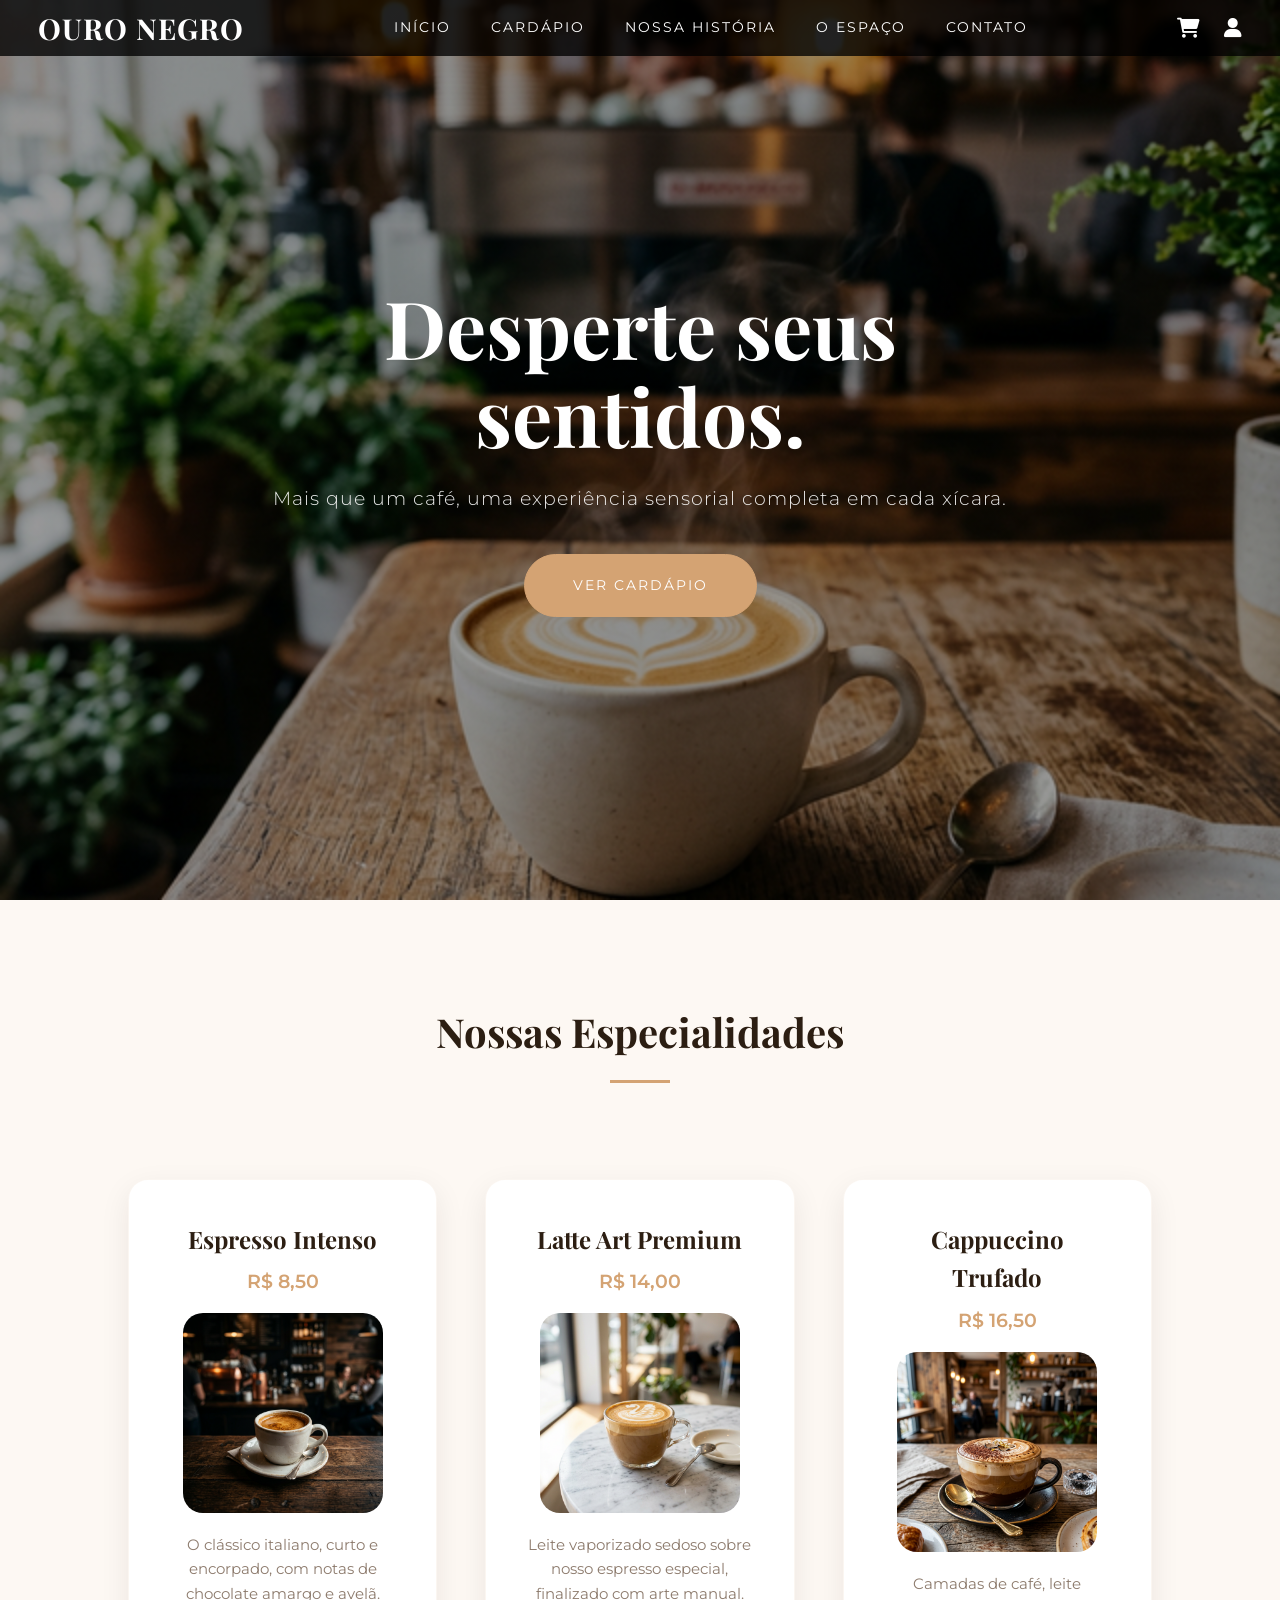
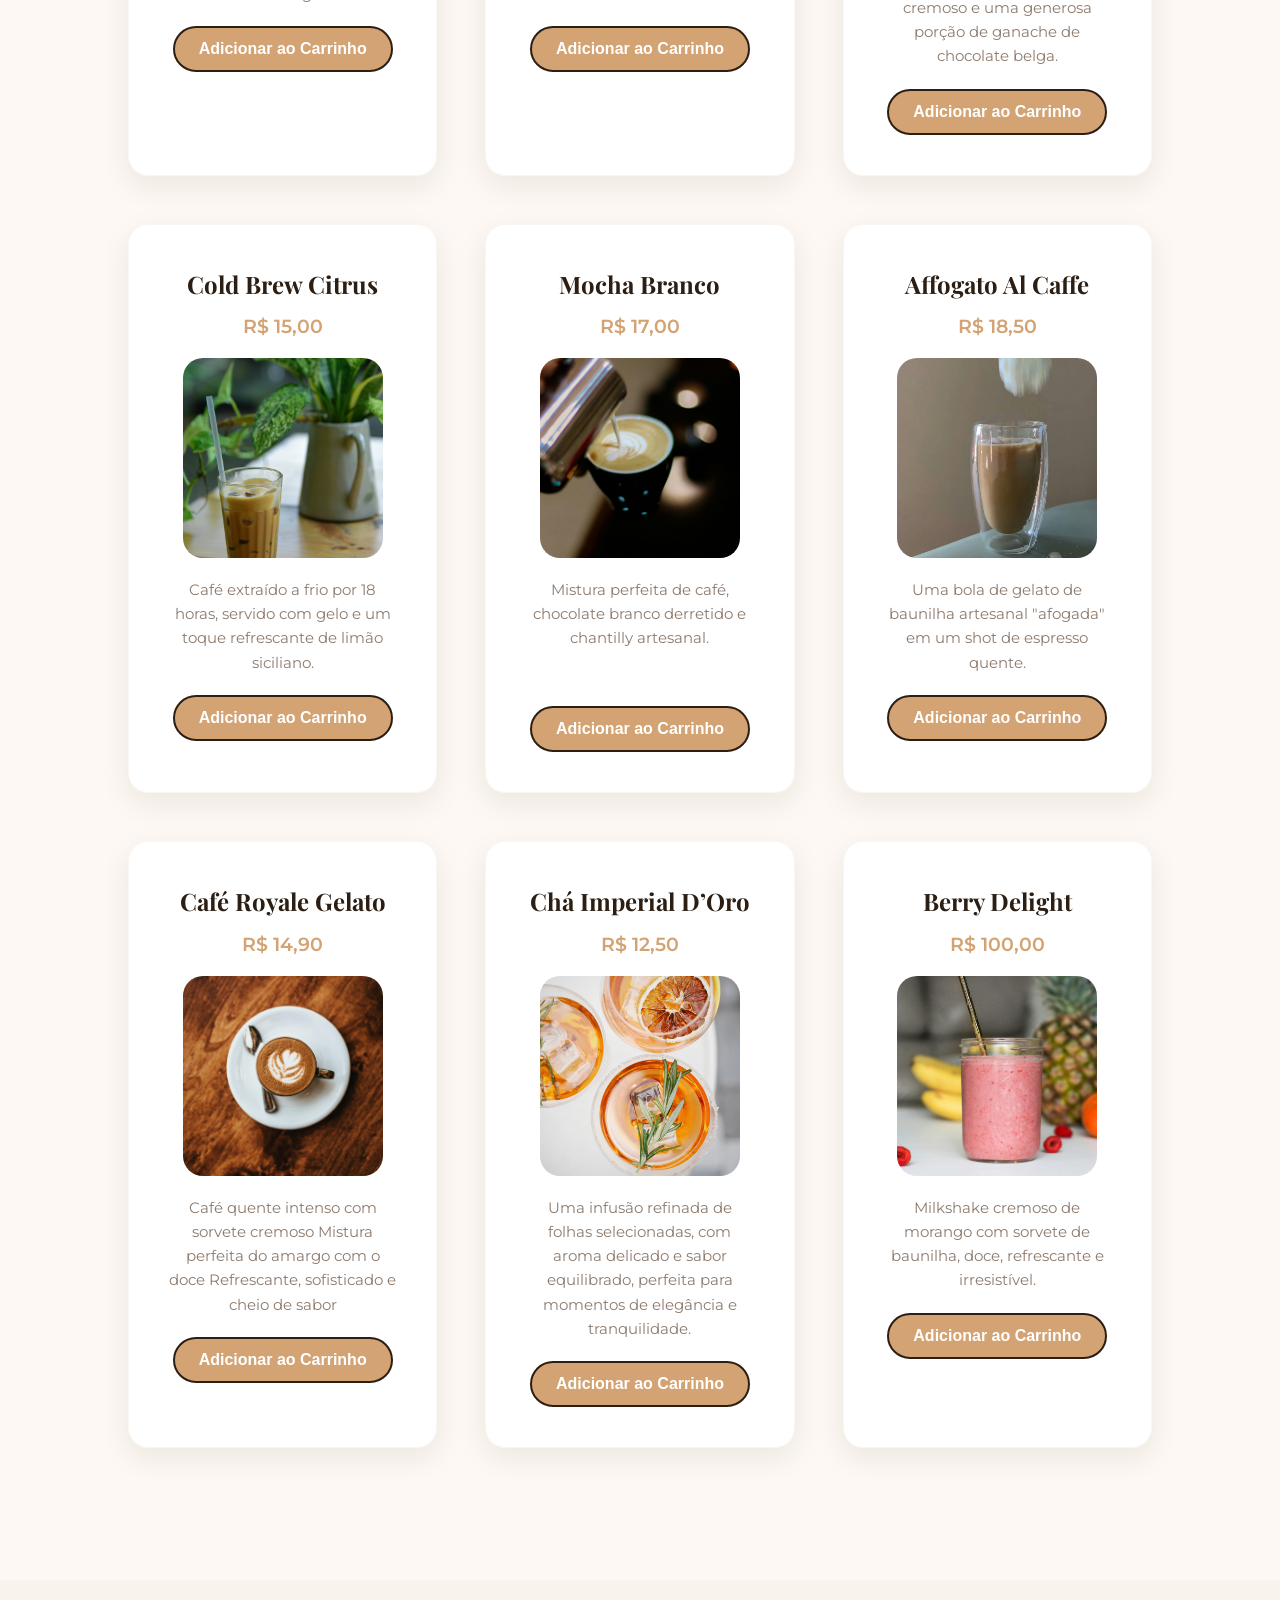
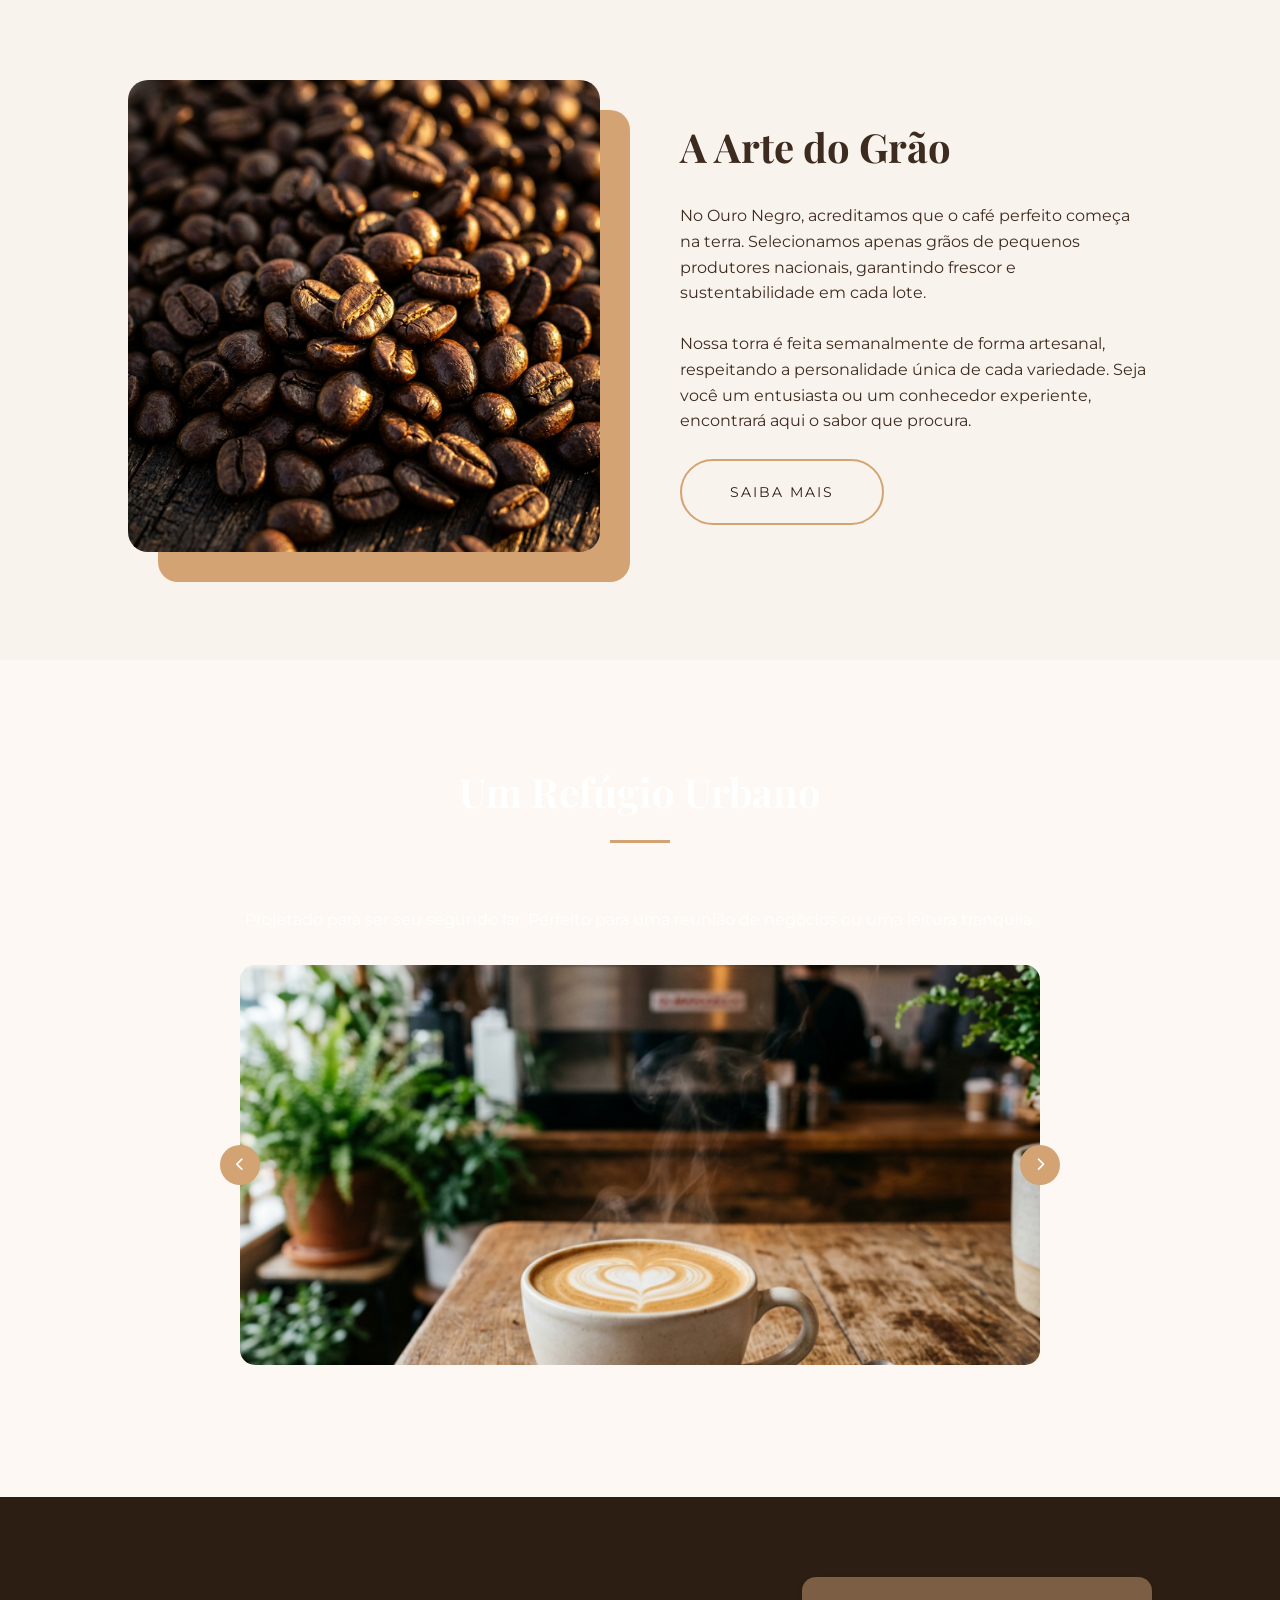
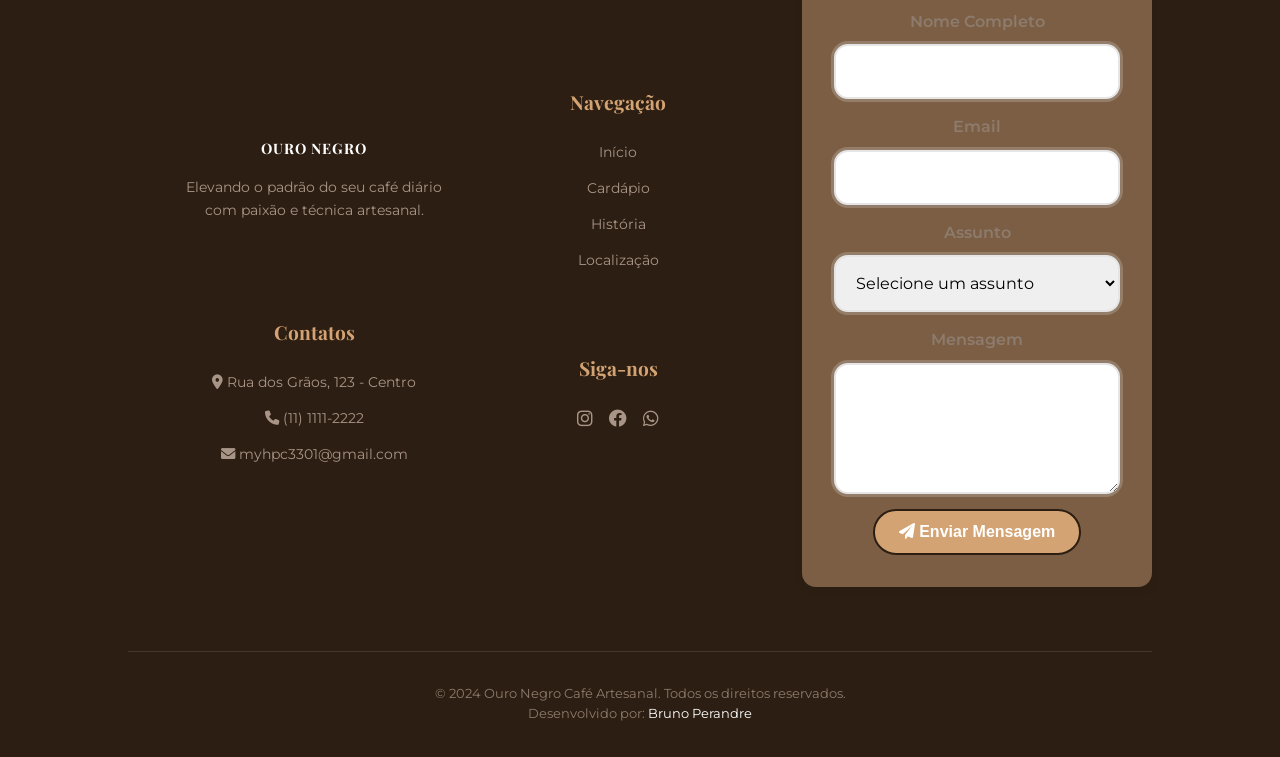
==== index.html @ b73dcc99 "feat: ranking multiplayer com fallback e correcao de login google" ====
<!doctype html>
<html lang="pt-br">
  <head>
    <meta charset="UTF-8" />
    <meta name="viewport" content="width=device-width, initial-scale=1.0" />
    <title>Ouro Negro | Café Artesanal & Gourmet</title>
    <meta
      name="description"
      content="Experimente o melhor café artesanal da cidade. Grãos selecionados, ambiente acolhedor e processos gourmet."
    />
    <link rel="stylesheet" href="style.css?v=2" />
    <link
      rel="icon"
      href="./logo.png"
      type="image/png"
      style="width: 2000px; height: 2000px"
    />
    <!-- Font Awesome for icons -->

    <link
      rel="stylesheet"
      href="https://cdnjs.cloudflare.com/ajax/libs/font-awesome/6.0.0/css/all.min.css"
    />
    <script src="https://accounts.google.com/gsi/client" async defer></script>
  </head>

  <body>
    <!-- Navigation -->
    <nav id="navbar">
      <a href="#" class="brand">OURO NEGRO</a>
      <div class="nav-links">
        <a href="#home">Início</a>
        <a href="#menu">Cardápio</a>
        <a href="#about">Nossa História</a>
        <a href="#interior">O Espaço</a>
        <a href="#contact">Contato</a>
      </div>

      <div class="nav-actions">
        <a href="javascript:void(0)" class="cart-link" id="cart-btn">
          <i class="fas fa-shopping-cart"></i>
          <span class="cart-count" id="cart-count">0</span>
        </a>
        <a href="javascript:void(0)" class="auth-link" id="auth-btn">
          <i class="fas fa-user"></i>
        </a>
        <div id="user-profile" class="user-profile" style="display: none">
          <div class="user-rank-badge" id="user-tier">Bronze</div>
          <div class="points-badge">
            <i class="fas fa-coffee"></i>
            <span id="user-points">0</span> pts
          </div>
          <img
            src=""
            id="user-pic"
            alt="User"
            class="user-avatar"
            id="profile-trigger"
          />
          <span id="user-name" class="user-name"></span>
          <button id="logout-btn" class="logout-icon">
            <i class="fas fa-sign-out-alt"></i>
          </button>
        </div>
      </div>

      <div class="mobile-menu-icon" style="display: none">
        <i class="fas fa-bars"></i>
      </div>
    </nav>

    <!-- Hero Section -->
    <header class="hero" id="home">
      <div class="hero-content">
        <h1>Desperte seus sentidos.</h1>
        <p>
          Mais que um café, uma experiência sensorial completa em cada xícara.
        </p>
        <a href="#menu" class="cta-button">Ver Cardápio</a>
      </div>
    </header>
    <!-- Menu Section -->
    <section id="menu">
      <div class="section-title">
        <h2>Nossas Especialidades</h2>
        <div class="divider"></div>
      </div>
      <div class="menu-grid">
        <div class="menu-item">
          <h3>Espresso Intenso</h3>
          <span class="price">R$ 8,50</span>
          <img src="./espresso.png" alt="Espresso Intenso" class="img" />
          <p>
            O clássico italiano, curto e encorpado, com notas de chocolate
            amargo e avelã.
          </p>
          <button
            class="btn add-to-cart"
            data-name="Espresso Intenso"
            data-price="8.50"
          >
            Adicionar ao Carrinho
          </button>
        </div>
        <div class="menu-item">
          <h3>Latte Art Premium</h3>
          <span class="price">R$ 14,00</span>
          <img src="./latte.png" alt="Latte Art Premium" class="img" />
          <p>
            Leite vaporizado sedoso sobre nosso espresso especial, finalizado
            com arte manual.
          </p>
          <button
            class="btn add-to-cart"
            data-name="Latte Art Premium"
            data-price="14.00"
          >
            Adicionar ao Carrinho
          </button>
        </div>
        <div class="menu-item">
          <h3>Cappuccino Trufado</h3>
          <span class="price">R$ 16,50</span>
          <img src="./cappuccino.png" alt="Cappuccino Trufado" class="img" />
          <p>
            Camadas de café, leite cremoso e uma generosa porção de ganache de
            chocolate belga.
          </p>
          <button
            class="btn add-to-cart"
            data-name="Cappuccino Trufado"
            data-price="16.50"
          >
            Adicionar ao Carrinho
          </button>
        </div>
        <div class="menu-item">
          <h3>Cold Brew Citrus</h3>
          <span class="price">R$ 15,00</span>
          <img
            src="./Cold-Brew-Citrus.png"
            alt="Cold Brew Citrus"
            class="img"
          />
          <p>
            Café extraído a frio por 18 horas, servido com gelo e um toque
            refrescante de limão siciliano.
          </p>
          <button
            class="btn add-to-cart"
            data-name="Cold Brew Citrus"
            data-price="15.00"
          >
            Adicionar ao Carrinho
          </button>
        </div>
        <div class="menu-item">
          <h3>Mocha Branco</h3>
          <span class="price">R$ 17,00</span>
          <img src="./macha.png" alt="Mocha Branco" class="img" />
          <p>
            Mistura perfeita de café, chocolate branco derretido e chantilly
            artesanal.
          </p>
          <br />
          <button
            class="btn add-to-cart"
            data-name="Mocha Branco"
            data-price="17.00"
          >
            Adicionar ao Carrinho
          </button>
        </div>
        <div class="menu-item">
          <h3>Affogato Al Caffe</h3>
          <span class="price">R$ 18,50</span>
          <img src="./affoga.png" alt="Affogato Al Caffe" class="img" />
          <p>
            Uma bola de gelato de baunilha artesanal "afogada" em um shot de
            espresso quente.
          </p>
          <button
            class="btn add-to-cart"
            data-name="Affogato Al Caffe"
            data-price="18.50"
          >
            Adicionar ao Carrinho
          </button>
        </div>
        <div class="menu-item">
          <h3>Café Royale Gelato</h3>
          <span class="price">R$ 14,90</span>
          <img src="./cafe_desenho.png" alt="Lee da Cu" class="img" />
          <p>
            Café quente intenso com sorvete cremoso Mistura perfeita do amargo
            com o doce Refrescante, sofisticado e cheio de sabor
          </p>
          <button
            class="btn add-to-cart"
            data-name="Café Royale Gelato"
            data-price="14.90"
          >
            Adicionar ao Carrinho
          </button>
        </div>
        <div class="menu-item">
          <h3>Chá Imperial D’Oro</h3>
          <span class="price">R$ 12,50</span>
          <img src="./royal.png" alt="Chá Imperial D’Oro" class="img" />
          <p>
            Uma infusão refinada de folhas selecionadas, com aroma delicado e
            sabor equilibrado, perfeita para momentos de elegância e
            tranquilidade.
          </p>
          <button
            class="btn add-to-cart"
            data-name="Chá Imperial D’Oro"
            data-price="12.50"
          >
            Adicionar ao Carrinho
          </button>
        </div>
        <div class="menu-item">
          <h3>Berry Delight</h3>
          <span class="price">R$ 100,00</span>
          <img src="./milkShakerMorango.png" alt="Berry Delight" class="img" />
          <p>
            Milkshake cremoso de morango com sorvete de baunilha, doce,
            refrescante e irresistível.
          </p>
          <button
            class="btn add-to-cart"
            data-name="Berry Delight"
            data-price="100.00"
          >
            Adicionar ao Carrinho
          </button>
        </div>
      </div>
    </section>

    <!-- About Section -->
    <section id="about" class="about">
      <div class="about-img">
        <img src="beans.png" alt="Grãos de café selecionados" />
      </div>
      <div class="about-content">
        <h2>A Arte do Grão</h2>
        <p>
          No Ouro Negro, acreditamos que o café perfeito começa na terra.
          Selecionamos apenas grãos de pequenos produtores nacionais, garantindo
          frescor e sustentabilidade em cada lote.
        </p>
        <br />
        <p>
          Nossa torra é feita semanalmente de forma artesanal, respeitando a
          personalidade única de cada variedade. Seja você um entusiasta ou um
          conhecedor experiente, encontrará aqui o sabor que procura.
        </p>
        <br />
        <a
          href="#"
          class="cta-button"
          style="
            background: transparent;
            color: var(--primary);
            border: 2px solid var(--accent);
          "
          >Saiba Mais</a
        >
      </div>
    </section>

    <!-- Interior Section -->
    <section id="interior" class="interior">
      <div class="section-title">
        <h2>Um Refúgio Urbano</h2>
        <div class="divider"></div>
      </div>
      <p>
        Projetado para ser seu segundo lar. Perfeito para uma reunião de
        negócios ou uma leitura tranquila.
      </p>
      <div class="carousel-container">
        <!-- Botão Voltar -->
        <button class="carousel-btn prev-btn" onclick="moveCarousel(-1)">
          <i class="fas fa-chevron-left"></i>
        </button>

        <!-- Área visível do carrossel -->
        <div class="carousel-wrapper">
          <div class="carousel-track" id="carousel-track">
            <!-- Itens do Carrossel (Pode ser imagem, texto, divs...) -->
            <div class="carousel-item">
              <img src="hero.png" alt="Imagem 1" />
            </div>
            <div class="carousel-item">
              <img src="space.png" alt="Imagem 2" />
            </div>
            <div class="carousel-item">
              <img src="beans.png" alt="Imagem 3" />
            </div>
            <div class="carousel-item">
              <img src="space2.png" alt="Imagem 4" />
            </div>
          </div>
        </div>

        <!-- Botão Avançar -->
        <button class="carousel-btn next-btn" onclick="moveCarousel(1)">
          <i class="fas fa-chevron-right"></i>
        </button>
      </div>
    </section>

    <!-- Footer -->
    <footer id="contact">
      <div class="footer-container">
        <div class="footer-info-section">
          <div class="footer-grid">
            <div class="footer-col">
              <a
                href="#"
                class="brand"
                style="color: var(--white); margin-bottom: 1rem; display: block"
                >OURO NEGRO</a
              >
              <p>
                Elevando o padrão do seu café diário com paixão e técnica
                artesanal.
              </p>
            </div>
            <div class="footer-col">
              <h4>Navegação</h4>
              <a href="#home">Início</a>
              <a href="#menu">Cardápio</a>
              <a href="#about">História</a>
              <a href="#contact">Localização</a>
            </div>
            <div class="footer-col">
              <h4>Contatos</h4>
              <p>
                <i class="fas fa-map-marker-alt"></i> Rua dos Grãos, 123 -
                Centro
              </p>
              <p><i class="fas fa-phone"></i> (11) 1111-2222</p>
              <p><i class="fas fa-envelope"></i> myhpc3301@gmail.com</p>
            </div>
            <div class="footer-col">
              <h4>Siga-nos</h4>
              <div style="display: flex; gap: 1rem; justify-content: center">
                <a href="https://www.instagram.com/brunoperandrenuness/"
                  ><i class="fab fa-instagram fa-lg"></i
                ></a>
                <a href="#"><i class="fab fa-facebook fa-lg"></i></a>
                <a
                  href="https://api.whatsapp.com/send?phone=5544997368129&text=Olá! Gostaria de conversar com um atendente da cafeteria. Aqui você pode solicitar café quente de forma rápida e fácil, sem sair de casa. Caso prefira, também pode ir até nosso local e fazer o pedido pessoalmente."
                  ><i class="fab fa-whatsapp fa-lg"></i
                ></a>
              </div>
            </div>
          </div>
        </div>

        <div class="footer-form-section">
          <div class="contact">
            <form
              action="https://formsubmit.co/myhpc3301@gmail.com"
              method="POST"
              class="contato-form"
              id="contato-form"
            >
              <div class="form-group" bis_skin_checked="1">
                <label for="nome">Nome Completo</label>
                <input type="text" id="nome" name="nome" required="" />
              </div>

              <div class="form-group" bis_skin_checked="1">
                <label for="email">Email</label>
                <input type="email" id="email" name="email" required="" />
              </div>

              <div class="form-group" bis_skin_checked="1">
                <label for="assunto">Assunto</label>
                <select id="assunto" name="assunto" required="">
                  <option value="">Selecione um assunto</option>
                  <option value="duvidas">Dúvidas sobre produtos</option>
                  <option value="pedidos">Pedidos e entregas</option>
                  <option value="sugestoes">Sugestões</option>
                  <option value="outros">Outros</option>
                </select>
              </div>

              <div class="form-group" bis_skin_checked="1">
                <label for="mensagem">Mensagem</label>
                <textarea
                  id="mensagem"
                  name="mensagem"
                  rows="5"
                  required=""
                ></textarea>
              </div>

              <button type="submit" class="btn btn-primary">
                <i class="fas fa-paper-plane"></i>
                Enviar Mensagem
              </button>
            </form>
          </div>
        </div>
      </div>

      <div class="footer-bottom">
        <p>
          &copy; 2024 Ouro Negro Café Artesanal. Todos os direitos reservados.
        </p>
        <p>
          Desenvolvido por:
          <a
            href="https://www.instagram.com/brunoperandrenuness/"
            style="text-decoration: none; color: white"
          >
            Bruno Perandre
          </a>
        </p>
      </div>
    </footer>

    <!-- Cart Modal -->
    <div class="cart-modal" id="cart-modal">
      <div class="cart-content">
        <span class="close-cart" id="close-cart">&times;</span>
        <h2>Seu Carrinho</h2>
        <div class="divider" style="margin: 1rem 0"></div>
        <div class="cart-items-container" id="cart-items">
          <!-- Items will be injected here -->
          <p class="empty-cart-msg">O carrinho está vazio.</p>
        </div>
        <div class="cart-total">
          <span>Total:</span>
          <span id="cart-total-value">R$ 0,00</span>
        </div>
        <button
          class="checkout-btn"
          id="standard-checkout"
          style="margin-top: 2rem"
        >
          Finalizar Pedido
        </button>
      </div>
    </div>

    <!-- Auth Modal -->
    <div class="auth-modal" id="auth-modal">
      <div class="auth-content">
        <span class="close-auth" id="close-auth">&times;</span>
        <div class="auth-box" id="login-box">
          <h2>Bem-vindo de volta</h2>
          <p>Entre para acompanhar seus pedidos e ganhar pontos.</p>
          <form id="login-form">
            <div class="input-group">
              <label>Email</label>
              <input type="email" placeholder="seu@email.com" required />
            </div>
            <div class="input-group">
              <label>Senha</label>
              <input type="password" placeholder="••••••••" required />
            </div>
            <button type="submit" class="auth-submit">Entrar</button>
          </form>

          <div class="auth-divider">
            <span>ou entre com</span>
          </div>

          <div
            id="g_id_onload"
            data-client_id="26159719847-pbm48bkdvn0kdojt74if1dh2s2bmnhi2.apps.googleusercontent.com"
            data-context="signin"
            data-ux_mode="popup"
            data-callback="handleCredentialResponse"
            data-auto_prompt="false"
            data-auto_select="false"
            data-itp_support="true"
            data-use_fedcm_for_prompt="false"
          ></div>
          <div
            class="g_id_signin"
            data-type="standard"
            data-shape="pill"
            data-theme="outline"
            data-text="signin_with"
            data-size="large"
            data-logo_alignment="left"
          ></div>

          <p class="auth-switch">
            Não tem uma conta?
            <a href="javascript:void(0)" id="show-register">Criar conta</a>
          </p>
        </div>

        <div class="auth-box" id="register-box" style="display: none">
          <h2>Criar Conta</h2>
          <p>Junte-se ao nosso clube de amantes de café.</p>
          <form id="register-form">
            <div class="input-group">
              <label>Nome Completo</label>
              <input type="text" placeholder="Seu Nome" required />
            </div>
            <div class="input-group">
              <label>Email</label>
              <input type="email" placeholder="seu@email.com" required />
            </div>
            <div class="input-group">
              <label>Senha</label>
              <input type="password" placeholder="••••••••" required />
            </div>
            <button type="submit" class="auth-submit">Criar Conta</button>
          </form>
          <p class="auth-switch">
            Já tem uma conta?
            <a href="javascript:void(0)" id="show-login">Fazer Login</a>
          </p>
        </div>
        <div class="auth-box" id="dashboard-box" style="display: none">
          <div class="dash-tabs">
            <button class="tab-btn active" data-tab="tab-perfil">Perfil</button>
            <button class="tab-btn" data-tab="tab-missoes">Missões</button>
            <button class="tab-btn" data-tab="tab-ranking">Ranking</button>
          </div>

          <!-- Tab Perfil -->
          <div class="tab-content active" id="tab-perfil">
            <div class="loyalty-card">
              <div class="card-info">
                <span>Seu Saldo:</span>
                <h3 id="dash-points">0 Pontos</h3>
              </div>
              <div class="progress-container">
                <div
                  class="progress-bar"
                  id="points-progress"
                  style="width: 0%"
                ></div>
              </div>
              <p class="small-text">Ganhe 1 ponto a cada R$ 1,00 gasto!</p>
            </div>

            <div class="achievements-section">
              <h4>Conquistas</h4>
              <div class="badges-row">
                <div
                  class="badge-item locked"
                  title="Faça seu primeiro pedido"
                  id="badge-first"
                >
                  <i class="fas fa-shopping-bag"></i>
                </div>
                <div
                  class="badge-item locked"
                  title="Atinja 100 pontos"
                  id="badge-100"
                >
                  <i class="fas fa-award"></i>
                </div>
                <div
                  class="badge-item locked"
                  title="Resgate um prêmio"
                  id="badge-gift"
                >
                  <i class="fas fa-gift"></i>
                </div>
                <div
                  class="badge-item locked"
                  title="Nível Ouro"
                  id="badge-gold"
                >
                  <i class="fas fa-crown"></i>
                </div>
              </div>
            </div>

            <div class="reward-section">
              <h4>Resgatar Recompensas</h4>
              <div class="reward-grid">
                <div
                  class="reward-item"
                  onclick="redeemPoints(50, 'Café Espresso Grátis')"
                >
                  <i class="fas fa-coffee"></i>
                  <span>Espresso</span>
                  <small>50 pts</small>
                </div>
                <div
                  class="reward-item"
                  onclick="redeemPoints(150, 'Caneca Ouro Negro')"
                >
                  <i class="fas fa-mug-hot"></i>
                  <span>Caneca</span>
                  <small>150 pts</small>
                </div>
                <div
                  class="reward-item"
                  onclick="redeemPoints(300, 'Pacote de Grãos 250g')"
                >
                  <i class="fas fa-seedling"></i>
                  <span>Grãos</span>
                  <small>300 pts</small>
                </div>
              </div>
            </div>

            <div class="history-section">
              <h4>Últimos Pedidos</h4>
              <div id="order-history-list">
                <p class="empty-history">Nenhum pedido realizado ainda.</p>
              </div>
            </div>
          </div>

          <!-- Tab Missões -->
          <div class="tab-content" id="tab-missoes">
            <div class="missions-list">
              <div class="mission-item" id="mission-1">
                <div class="miss-info">
                  <strong>Primeira Compra</strong>
                  <span>Ganhe pontos no seu primeiro pedido.</span>
                </div>
                <span class="miss-pts">+20 pts</span>
              </div>
              <div
                class="mission-item"
                onclick="showReviewModal()"
                id="mission-2"
              >
                <div class="miss-info">
                  <strong
                    >Avaliar Produto
                    <i class="fas fa-star" style="color: #d4a373"></i
                  ></strong>
                  <span>Dê sua opinião sobre nosso café.</span>
                </div>
                <button class="miss-btn">Avaliar</button>
              </div>
              <div
                class="mission-item"
                onclick="completeMission(10, 'mission-3')"
              >
                <div class="miss-info">
                  <strong
                    >Indicar Amigo
                    <i class="fas fa-user-plus" style="color: #d4a373"></i
                  ></strong>
                  <span>Convide um amigo para o clube.</span>
                </div>
                <button class="miss-btn">Convidar</button>
              </div>
            </div>
          </div>

          <!-- Tab Ranking -->
          <div class="tab-content" id="tab-ranking">
            <div class="ranking-header">
              <h3>🏆 Ranking</h3>
            </div>
            <div class="ranking-list">
              <div class="rank-item top">
                <span class="pos">1º</span>
                <span class="name">Ana Silva</span>
                <span class="pts">1240 pts</span>
              </div>
              <div class="rank-item top">
                <span class="pos">2º</span>
                <span class="name">Marcos Oliveira</span>
                <span class="pts">980 pts</span>
              </div>
              <div class="rank-item top">
                <span class="pos">3º</span>
                <span class="name">Carla Santos</span>
                <span class="pts">850 pts</span>
              </div>
              <div class="rank-item user-current">
                <span class="pos">12º</span>
                <span class="name" id="user-name-rank">Você</span>
                <span class="pts" id="user-pts-rank">0 pts</span>
              </div>
            </div>
          </div>
        </div>
      </div>
    </div>

    <!-- Review Modal -->
    <div class="auth-modal" id="review-modal">
      <div class="auth-content" style="text-align: center">
        <span class="close-auth" id="close-review">&times;</span>
        <div class="auth-box">
          <h2>Avaliar Produto</h2>
          <p>Compartilhe sua experiência conosco!</p>
          <form id="review-form">
            <div class="input-group">
              <label>Qual produto você quer avaliar?</label>
              <select
                id="review-product"
                required
                style="
                  width: 100%;
                  padding: 0.8rem;
                  border-radius: 12px;
                  border: 1px solid #ddd;
                  font-family: inherit;
                "
              >
                <option value="">Selecione um produto</option>
                <option value="Espresso Intenso">Espresso Intenso</option>
                <option value="Latte Art Premium">Latte Art Premium</option>
                <option value="Cappuccino Trufado">Cappuccino Trufado</option>
                <option value="Cold Brew Citrus">Cold Brew Citrus</option>
                <option value="Mocha Branco">Mocha Branco</option>
                <option value="Affogato Al Caffe">Affogato Al Caffe</option>
                <option value="Café Royale Gelato">Café Royale Gelato</option>
                <option value="Chá Imperial D’Oro">Chá Imperial D’Oro</option>
                <option value="Berry Delight">Berry Delight</option>
                <option value="Outro (Atendimento/Ambiente)">
                  Outro (Atendimento/Ambiente)
                </option>
              </select>
            </div>

            <div class="input-group">
              <label>Sua Nota</label>
              <div class="star-rating" id="star-rating">
                <i class="fas fa-star" data-rating="1"></i>
                <i class="fas fa-star" data-rating="2"></i>
                <i class="fas fa-star" data-rating="3"></i>
                <i class="fas fa-star" data-rating="4"></i>
                <i class="fas fa-star" data-rating="5"></i>
              </div>
              <input type="hidden" id="review-score" required />
            </div>

            <div class="input-group">
              <label>Comentário (opcional)</label>
              <textarea
                id="review-comment"
                rows="3"
                placeholder="O que achou?"
                style="
                  width: 100%;
                  padding: 0.8rem;
                  border-radius: 12px;
                  border: 1px solid #ddd;
                  font-family: inherit;
                  resize: none;
                "
              ></textarea>
            </div>

            <button type="submit" class="auth-submit">Enviar Avaliação</button>
          </form>
        </div>
      </div>
    </div>

    <!-- Firebase SDK -->
    <script src="https://www.gstatic.com/firebasejs/10.8.0/firebase-app-compat.js"></script>
    <script src="https://www.gstatic.com/firebasejs/10.8.0/firebase-firestore-compat.js"></script>

    <script src="main.js"></script>
  </body>
</html>
---- style.css ----
@import url("https://fonts.googleapis.com/css2?family=Montserrat:wght@300;400;600&family=Playfair+Display:ital,wght@0,400;0,700;1,400&display=swap");

:root {
  --primary: #2c1e12;
  --secondary: #7b5e43;
  --accent: #d4a373;
  --bg: #fdf8f3;
  --text: #3d2b1f;
  --text-light: #8d7b6d;
  --white: #ffffff;
  --glass: rgba(255, 255, 255, 0.85);
  --transition: all 0.4s cubic-bezier(0.4, 0, 0.2, 1);
  --shadow: 0 10px 30px rgba(44, 30, 18, 0.08);
}

* {
  margin: 0;
  padding: 0;
  box-sizing: border-box;
}

html {
  scroll-behavior: smooth;
}

body {
  font-family: "Montserrat", sans-serif;
  background-color: var(--bg);
  color: var(--text);
  line-height: 1.6;
  overflow-x: hidden;
}

h1,
h2,
h3,
.brand {
  font-family: "Playfair Display", serif;
}

.hero {
  padding: 0.3rem 3%;
}

/* Navigation */
nav {
  position: fixed;
  top: 0;
  width: 100%;
  padding: 0.3rem 3%;
  display: flex;
  justify-content: space-between;
  align-items: center;
  background: #000000c7;
  z-index: 1000;
  transition: var(--transition);
}

nav.scrolled {
  background: var(--glass);
  backdrop-filter: blur(10px);
  padding: 1rem 10%;
  box-shadow: var(--shadow);
}

.brand {
  font-size: 1.8rem;
  font-weight: 700;
  color: white;
  /* Cor branca no início */
  text-decoration: none;
  letter-spacing: 1px;
  display: flex;
  align-items: center;
  gap: 10px;
  transition: var(--transition);
}

nav.scrolled .brand {
  color: black;
  /* Cor preta ao rolar */
}

.nav-logo {
  height: 40px;
  width: auto;
  border-radius: 5px;
}

.nav-links {
  display: flex;
  gap: 2.5rem;
}

.nav-actions {
  display: flex;
  align-items: center;
  gap: 1.5rem;
}

.nav-links a {
  text-decoration: none;
  color: white;
  /* Cor branca no início */
  font-weight: 400;
  font-size: 0.9rem;
  text-transform: uppercase;
  letter-spacing: 2px;
  transition: var(--transition);
  position: relative;
}

nav.scrolled .nav-links a {
  color: var(--text);
  /* Cor preta/marrom ao rolar */
}

.nav-links a::after {
  content: "";
  position: absolute;
  bottom: -5px;
  left: 0;
  width: 0;
  height: 1px;
  background: var(--accent);
  transition: var(--transition);
}

.nav-links a:hover::after {
  width: 100%;
}

.nav-links a:hover {
  color: var(--accent);
}

.cart-link {
  position: relative;
  display: flex;
  align-items: center;
}

.cart-count {
  position: absolute;
  top: -8px;
  right: -12px;
  background: var(--accent);
  color: var(--white);
  font-size: 0.7rem;
  font-weight: 700;
  width: 20px;
  height: 20px;
  border-radius: 50%;
  display: flex;
  justify-content: center;
  align-items: center;
  box-shadow: 0 2px 5px rgba(0, 0, 0, 0.2);
  opacity: 0;
  transform: scale(0);
  transition: var(--transition);
}

.cart-count.visible {
  opacity: 1;
  transform: scale(1);
}

/* Hero Section */
.hero {
  height: 100vh;
  display: flex;
  align-items: center;
  justify-content: center;
  text-align: center;
  position: relative;
  background:
    linear-gradient(rgba(0, 0, 0, 0.4), rgba(0, 0, 0, 0.4)), url("hero.png");
  background-size: cover;
  background-position: center;
  background-attachment: fixed;
  color: var(--white);
}

.hero-content {
  max-width: 800px;
  padding: 2rem;
  animation: fadeInDown 1.2s ease-out;
}

.hero h1 {
  font-size: clamp(3rem, 8vw, 5rem);
  margin-bottom: 1.5rem;
  font-weight: 700;
  line-height: 1.1;
}

.hero p {
  font-size: 1.2rem;
  margin-bottom: 2.5rem;
  font-weight: 300;
  letter-spacing: 1px;
  opacity: 0.9;
}

.cta-button {
  display: inline-block;
  padding: 1.2rem 3rem;
  background: var(--accent);
  color: var(--white);
  text-decoration: none;
  font-size: 0.9rem;
  text-transform: uppercase;
  letter-spacing: 2px;
  border-radius: 50px;
  transition: var(--transition);
  border: 1px solid var(--accent);
}

.cta-button:hover {
  background: transparent;
  transform: translateY(-5px);
  box-shadow: 0 15px 30px rgba(212, 163, 115, 0.3);
}

/* Sections General */
section {
  padding: 100px 10%;
}

.section-title {
  text-align: center;
  margin-bottom: 4rem;
}

.section-title h2 {
  font-size: 2.5rem;
  color: var(--primary);
  margin-bottom: 1rem;
}

.section-title .divider {
  width: 60px;
  height: 3px;
  background: var(--accent);
  margin: 0 auto;
}

/* Menu Section Styles */
.menu-grid {
  display: grid;
  grid-template-columns: repeat(3, 1fr);
  gap: 3rem;
  padding: 2rem 0;
}

@media (max-width: 1024px) {
  .menu-grid {
    grid-template-columns: repeat(2, 1fr);
  }
}

@media (max-width: 768px) {
  .menu-grid {
    grid-template-columns: 1fr;
  }
}

.menu-item {
  background: var(--white);
  padding: 2.5rem;
  border-radius: 20px;
  box-shadow: var(--shadow);
  transition: var(--transition);
  border: 1px solid rgba(212, 163, 115, 0.1);
}

.menu-item:hover {
  transform: translateY(-10px);
  border-color: var(--accent);
}

.menu-item h3 {
  font-size: 1.5rem;
  margin-bottom: 0.5rem;
  color: var(--primary);
  text-align: center;
}

.menu-item .price {
  color: var(--accent);
  font-weight: 600;
  font-size: 1.2rem;
  margin-bottom: 1rem;
  display: block;
  text-align: center;
}

.menu-item p {
  color: var(--text-light);
  font-size: 0.95rem;
  line-height: 1.6;
  margin-top: 20px;
  margin-bottom: 20px;
  text-align: center;
}

.img {
  width: 200px;
  height: 200px;
  border-radius: 10%;
  margin: 0 auto;
  display: block;
  object-fit: cover;
}

/* About Section */
.about {
  display: flex;
  align-items: center;
  gap: 5rem;
  background: #f9f3ee;
}

.about-img {
  flex: 1;
  position: relative;
}

.about-img img {
  width: 100%;
  border-radius: 20px;
  box-shadow: 30px 30px 0 var(--accent);
}

.about-content {
  flex: 1;
}

.about h2 {
  font-size: 2.5rem;
  margin-bottom: 1.5rem;
}

/* Interior Section */
.interior {
  background:
    linear-gradient(rgba(44, 30, 18, 0.9), rgba(44, 30, 18, 0.9)),
    url("beans.png");
  background-size: cover;
  background-attachment: fixed;
  color: var(--white);
  text-align: center;
}

.interior h2 {
  color: var(--white);
}

.interior-img {
  margin-top: 3rem;
  width: 100%;
  max-width: 1000px;
  margin-left: auto;
  margin-right: auto;
  border-radius: 20px;
  overflow: hidden;
}

.interior-img img {
  width: 50%;
  transition: transform 1s ease;
}

.interior-img:hover img {
  transform: scale(1.05);
}

/* Footer Section */
footer {
  background: var(--primary);
  color: var(--white);
  padding: 5rem 10% 2rem;
}

.footer-container {
  display: flex;
  gap: 3rem;
  flex-wrap: wrap;
  justify-content: space-between;
  align-items: stretch;
  margin-bottom: 4rem;
}

.footer-info-section {
  flex: 2;
  min-width: 300px;
}

.footer-form-section {
  flex: 1;
  min-width: 350px;
  display: flex;
}

.footer-grid {
  display: grid;
  grid-template-columns: repeat(auto-fit, minmax(200px, 1fr));
  gap: 2rem;
  text-align: center;
  justify-content: center;
  align-items: center;
  margin-left: 50px;
  margin-top: 110px;
}

.footer-col h4 {
  font-family: "Playfair Display", serif;
  font-size: 1.2rem;
  margin-bottom: 1.5rem;
  color: var(--accent);
}

.footer-col p,
.footer-col a {
  color: #a89587;
  text-decoration: none;
  font-size: 0.9rem;
  display: block;
  margin-bottom: 0.8rem;
  transition: var(--transition);
}

.footer-col a:hover {
  color: var(--white);
}

.footer-bottom {
  text-align: center;
  padding-top: 2rem;
  border-top: 1px solid rgba(255, 255, 255, 0.1);
  font-size: 0.8rem;
  color: #8d7b6d;
}

/* Animations */
@keyframes fadeInDown {
  from {
    opacity: 0;
    transform: translateY(-30px);
  }

  to {
    opacity: 1;
    transform: translateY(0);
  }
}

/* Responsive Styles */
@media (max-width: 968px) {
  .nav-links.active {
    display: flex;
  }

  /* Garantir que carrinho e login continuem visíveis no topo no mobile */
  .nav-actions {
    display: flex !important;
    position: static;
    margin: 0;
    gap: 1.5rem;
    flex: 1;
    justify-content: center;
    order: 2;
  }

  .nav-links {
    display: none;
    position: absolute;
    top: 100%;
    left: 0;
    width: 100%;
    background: var(--white);
    flex-direction: column;
    padding: 2rem;
    box-shadow: 0 10px 20px rgba(0, 0, 0, 0.1);
    text-align: center;
    order: 4;
    /* Vai pra baixo quando aberto */
  }

  /* Ajuste para alinhar os itens no mobile */
  nav {
    padding: 1rem 1% !important;
    display: flex;
    justify-content: space-between;
    align-items: center;
    flex-wrap: wrap;
  }

  .brand {
    order: 1;
    flex: 1;
    justify-content: flex-start;
  }

  .mobile-menu-icon {
    order: 3;
    flex: 1;
    display: flex;
    justify-content: flex-end;
  }

  .brand {
    order: 1;
  }

  .mobile-menu-icon {
    order: 3;
  }

  .nav-links a {
    margin: 1rem 0;
    color: var(--primary);
  }

  .mobile-menu-icon {
    display: block !important;
    font-size: 1.5rem;
    cursor: pointer;
    color: white;
    /* Branco no início */
    transition: var(--transition);
  }

  nav.scrolled .mobile-menu-icon {
    color: var(--primary);
    /* Escuro ao rolar */
  }

  .hero h1 {
    font-size: 2.5rem;
  }

  .about {
    flex-direction: column;
    text-align: center;
    gap: 2rem;
  }

  .about-img img {
    width: 100%;
    max-width: 400px;
    margin-bottom: 2rem;
    box-shadow: 15px 15px 0 var(--accent);
  }

  .menu-grid {
    grid-template-columns: 1fr;
    gap: 1.5rem;
  }

  .menu-item {
    margin-left: 0;
    padding: 1.5rem;
    text-align: center;
  }

  .menu-item h3,
  .menu-item .price,
  .menu-item p,
  .img {
    margin-left: 0;
    margin-right: auto;
    margin-left: auto;
    text-align: center;
  }

  .footer-grid {
    grid-template-columns: 1fr;
    text-align: center;
    gap: 2rem;
  }

  .cart-content {
    width: 95%;
    padding: 1.5rem;
  }
}

@media (max-width: 480px) {
  .brand {
    font-size: 1.4rem;
  }

  .nav-logo {
    height: 30px;
  }

  .hero h1 {
    font-size: 2rem;
  }

  .img {
    width: 150px;
    height: 150px;
  }

  section {
    padding: 60px 5%;
  }
}

/* Original BTN styles */
.btn {
  background-color: var(--accent);
  color: var(--white);
  padding: 12px 24px;
  border-radius: 50px;
  cursor: pointer;
  font-size: 16px;
  font-weight: bold;
  transition: all 0.3s ease;
  border: 2px solid var(--primary);
  width: auto;
  display: block;
  margin: 10px auto 0;
}

.btn:hover {
  background-color: var(--primary);
  transform: translateY(-5px);
  box-shadow: 0 5px 15px rgba(0, 0, 0, 0.2);
}

/* Cart Modal */
.cart-modal {
  position: fixed;
  top: 0;
  left: 0;
  width: 100%;
  height: 100%;
  background: rgba(0, 0, 0, 0.6);
  display: none;
  justify-content: center;
  align-items: center;
  z-index: 2000;
  backdrop-filter: blur(5px);
  padding: 10px;
}

.cart-modal.active {
  display: flex;
}

.cart-content {
  background: var(--white);
  width: 90%;
  max-width: 450px;
  padding: 2.5rem;
  border-radius: 20px;
  box-shadow: 0 20px 40px rgba(0, 0, 0, 0.2);
  position: relative;
  animation: modalSlideIn 0.4s ease-out;
}

@keyframes modalSlideIn {
  from {
    opacity: 0;
    transform: translateY(30px);
  }

  to {
    opacity: 1;
    transform: translateY(0);
  }
}

.close-cart {
  position: absolute;
  top: 1.5rem;
  right: 1.5rem;
  font-size: 1.5rem;
  cursor: pointer;
  color: var(--text-light);
  transition: var(--transition);
}

.close-cart:hover {
  color: var(--primary);
}

.cart-items-container {
  max-height: 400px;
  overflow-y: auto;
  margin-top: 1rem;
}

.cart-item {
  display: flex;
  justify-content: space-between;
  align-items: center;
  padding: 1.5rem 0;
  border-bottom: 1px solid #eee;
}

.cart-item-info h4 {
  font-family: "Playfair Display", serif;
  color: var(--primary);
  margin-bottom: 0.2rem;
}

.cart-item-info .price {
  color: var(--accent);
  font-weight: 600;
}

.qty-controls {
  display: flex;
  align-items: center;
  gap: 1rem;
  background: #f9f3ee;
  padding: 0.5rem 1rem;
  border-radius: 50px;
}

.qty-btn {
  background: none;
  border: none;
  font-size: 1.2rem;
  cursor: pointer;
  color: var(--primary);
  display: flex;
  align-items: center;
  justify-content: center;
  width: 24px;
  height: 24px;
  transition: var(--transition);
}

.qty-btn:hover {
  color: var(--accent);
}

.qty-number {
  font-weight: 600;
  min-width: 20px;
  text-align: center;
}

.cart-total {
  margin-top: 2rem;
  display: flex;
  justify-content: space-between;
  font-weight: 700;
  font-size: 1.2rem;
  color: var(--primary);
}

.checkout-btn {
  margin-top: 2rem;
  width: 100%;
  padding: 1rem;
  background: var(--primary);
  color: var(--white);
  border: none;
  border-radius: 50px;
  font-family: "Montserrat", sans-serif;
  font-weight: 600;
  text-transform: uppercase;
  letter-spacing: 1px;
  cursor: pointer;
  transition: var(--transition);
}

.checkout-btn:hover {
  background: var(--secondary);
  transform: translateY(-3px);
  box-shadow: 0 10px 20px rgba(0, 0, 0, 0.1);
}

.empty-cart-msg {
  text-align: center;
  color: var(--text-light);
  padding: 2rem 0;
}

/* Auth & Cart Icons Styles */
.auth-link,
.cart-link {
  font-size: 1.25rem;
  color: white;
  text-decoration: none;
  transition: var(--transition);
  display: flex;
  align-items: center;
}

nav.scrolled .auth-link,
nav.scrolled .cart-link {
  color: var(--text);
}

.auth-link:hover,
.cart-link:hover {
  color: var(--accent);
}

.auth-modal {
  position: fixed;
  top: 0;
  left: 0;
  width: 100%;
  height: 100%;
  background: rgba(0, 0, 0, 0.7);
  backdrop-filter: blur(8px);
  display: none;
  justify-content: center;
  align-items: center;
  z-index: 2100;
  padding: 20px;
}

.auth-modal.active {
  display: flex;
}

.auth-content {
  background: var(--white);
  width: 100%;
  max-width: 400px;
  padding: 3rem 2.5rem;
  border-radius: 25px;
  position: relative;
  box-shadow: 0 25px 50px rgba(0, 0, 0, 0.3);
  animation: modalSlideIn 0.5s cubic-bezier(0.4, 0, 0.2, 1);
}

.close-auth {
  position: absolute;
  top: 1.5rem;
  right: 1.5rem;
  font-size: 1.5rem;
  cursor: pointer;
  color: var(--text-light);
  transition: var(--transition);
}

.close-auth:hover {
  color: var(--primary);
}

.auth-box h2 {
  font-size: 2rem;
  color: var(--primary);
  margin-bottom: 0.5rem;
  text-align: center;
}

.auth-box p {
  color: var(--text-light);
  font-size: 0.9rem;
  text-align: center;
  margin-bottom: 2rem;
}

.input-group {
  margin-bottom: 1.5rem;
}

.input-group label {
  display: block;
  font-size: 0.85rem;
  font-weight: 600;
  margin-bottom: 0.5rem;
  color: var(--primary);
}

.input-group input {
  width: 100%;
  padding: 0.8rem 1.2rem;
  border: 1px solid #ddd;
  border-radius: 12px;
  font-family: inherit;
  transition: var(--transition);
}

.input-group input:focus {
  outline: none;
  border-color: var(--accent);
  box-shadow: 0 0 0 4px rgba(212, 163, 115, 0.1);
}

.auth-submit {
  width: 100%;
  padding: 1rem;
  background: var(--primary);
  color: var(--white);
  border: none;
  border-radius: 12px;
  font-weight: 600;
  cursor: pointer;
  transition: var(--transition);
  margin-bottom: 1.5rem;
}

.auth-submit:hover {
  background: var(--secondary);
  transform: translateY(-2px);
}

.auth-divider {
  text-align: center;
  position: relative;
  margin: 2rem 0;
}

.auth-divider::before {
  content: "";
  position: absolute;
  top: 50%;
  left: 0;
  width: 100%;
  height: 1px;
  background: #eee;
}

.auth-divider span {
  background: var(--white);
  padding: 0 1rem;
  position: relative;
  color: var(--text-light);
  font-size: 0.8rem;
  text-transform: uppercase;
  letter-spacing: 1px;
}

.auth-switch {
  text-align: center;
  margin-top: 2rem;
  font-size: 0.9rem;
}

.auth-switch a {
  color: var(--accent);
  font-weight: 600;
  text-decoration: none;
}

.auth-switch a:hover {
  text-decoration: underline;
}

/* Responsividade Auth */
@media (max-width: 480px) {
  .auth-content {
    padding: 2.5rem 1.5rem;
  }
}

/* User Profile Styles */
.user-profile {
  display: flex;
  align-items: center;
  gap: 10px;
  background: rgba(212, 163, 115, 0.15);
  padding: 5px 15px 5px 10px;
  border-radius: 50px;
  transition: var(--transition);
}

.user-avatar {
  width: 35px;
  height: 35px;
  border-radius: 50%;
  object-fit: cover;
  border: 2px solid var(--accent);
}

.user-name {
  font-size: 0.85rem;
  font-weight: 600;
  color: white;
}

nav.scrolled .user-name {
  color: var(--primary);
}

.logout-icon {
  background: none;
  border: none;
  color: var(--accent);
  cursor: pointer;
  font-size: 1rem;
  padding: 5px;
  display: flex;
  align-items: center;
  transition: var(--transition);
}

.logout-icon:hover {
  color: #ff4757;
  transform: scale(1.1);
}

/* Toast Notification */
.toast-notification {
  position: fixed;
  bottom: 30px;
  left: 50%;
  transform: translateX(-50%) translateY(100px);
  background: var(--primary);
  color: white;
  padding: 1rem 2rem;
  border-radius: 50px;
  box-shadow: 0 10px 30px rgba(0, 0, 0, 0.2);
  z-index: 3000;
  transition:
    transform 0.5s cubic-bezier(0.175, 0.885, 0.32, 1.275),
    opacity 0.5s;
  opacity: 0;
  pointer-events: none;
  font-weight: 600;
}

.toast-notification.show {
  transform: translateX(-50%) translateY(0);
  opacity: 1;
}

/* Dashboard & Loyalty Styles */
.points-badge {
  background: var(--accent);
  color: white;
  padding: 2px 10px;
  border-radius: 50px;
  font-size: 0.75rem;
  font-weight: 700;
  display: flex;
  align-items: center;
  gap: 5px;
}

.loyalty-card {
  background: linear-gradient(135deg, var(--primary), var(--secondary));
  color: white;
  padding: 1.5rem;
  border-radius: 20px;
  margin-bottom: 2rem;
  box-shadow: 0 10px 20px rgba(44, 30, 18, 0.2);
}

.card-info span {
  font-size: 0.8rem;
  opacity: 0.8;
}

.card-info h3 {
  font-size: 1.8rem;
  color: var(--accent) !important;
  margin: 5px 0;
}

.progress-container {
  background: rgba(255, 255, 255, 0.1);
  height: 8px;
  border-radius: 10px;
  margin: 15px 0;
  overflow: hidden;
}

.progress-bar {
  height: 100%;
  background: var(--accent);
  transition: width 1s ease-in-out;
}

.small-text {
  font-size: 0.75rem !important;
  opacity: 0.9;
  text-align: left !important;
  margin-bottom: 0 !important;
}

/* Order History */
.history-section h4 {
  color: var(--primary);
  margin-bottom: 1rem;
  font-family: "Playfair Display", serif;
}

.history-item {
  display: flex;
  justify-content: space-between;
  align-items: center;
  padding: 1rem;
  background: #fdf8f3;
  border-radius: 12px;
  margin-bottom: 10px;
  border-left: 4px solid var(--accent);
}

.hist-info {
  display: flex;
  flex-direction: column;
}

.hist-info strong {
  font-size: 0.9rem;
  color: var(--primary);
}

.hist-info span {
  font-size: 0.8rem;
  color: var(--text-light);
}

.hist-total {
  font-weight: 700;
  color: var(--primary);
}

.empty-history {
  text-align: center;
  color: var(--text-light);
  font-style: italic;
  padding: 1rem 0;
}

/* Hover effect on profile trigger */
.user-profile:hover {
  background: rgba(212, 163, 115, 0.25);
  transform: scale(1.02);
  cursor: pointer;
}

/* Gamification & Dashboard Tabs */
.dash-tabs {
  display: flex;
  gap: 5px;
  margin-bottom: 20px;
  padding: 5px;
  background: #f8f3ee;
  border-radius: 12px;
}

.tab-btn {
  flex: 1;
  padding: 8px;
  border: none;
  background: none;
  font-size: 0.85rem;
  font-weight: 600;
  color: var(--text-light);
  cursor: pointer;
  border-radius: 8px;
  transition: var(--transition);
}

.tab-btn.active {
  background: var(--white);
  color: var(--primary);
  box-shadow: 0 4px 10px rgba(0, 0, 0, 0.05);
}

.tab-content {
  display: none;
  animation: dashFadeIn 0.4s ease;
}

.tab-content.active {
  display: block;
}

@keyframes dashFadeIn {
  from {
    opacity: 0;
    transform: translateY(10px);
  }

  to {
    opacity: 1;
    transform: translateY(0);
  }
}

/* Rewards Grid */
.reward-section {
  margin: 20px 0;
}

.reward-section h4 {
  margin-bottom: 12px;
  font-family: "Playfair Display", serif;
  font-size: 1.1rem;
}

.reward-grid {
  display: grid;
  grid-template-columns: repeat(3, 1fr);
  gap: 12px;
}

.reward-item {
  background: #fff;
  border: 1px solid #eee;
  padding: 12px 8px;
  border-radius: 15px;
  text-align: center;
  cursor: pointer;
  transition: var(--transition);
}

.reward-item:hover {
  border-color: var(--accent);
  background: #fdf8f3;
}

.reward-item i {
  display: block;
  font-size: 1.5rem;
  color: var(--accent);
  margin-bottom: 5px;
}

.reward-item span {
  display: block;
  font-size: 0.75rem;
  font-weight: 700;
}

.reward-item small {
  display: block;
  font-size: 0.65rem;
  color: white;
  background: var(--primary);
  padding: 2px 6px;
  border-radius: 10px;
  margin-top: 5px;
}

/* Missions List */
.missions-list {
  display: flex;
  flex-direction: column;
  gap: 10px;
}

.mission-item {
  display: flex;
  justify-content: space-between;
  align-items: center;
  padding: 12px;
  background: #fdf8f3;
  border-radius: 15px;
  border: 1px solid transparent;
}

.miss-info {
  text-align: left;
}

.miss-info strong {
  display: block;
  font-size: 0.85rem;
  color: var(--primary);
}

.miss-info span {
  font-size: 0.7rem;
  color: var(--text-light);
}

.miss-pts {
  background: var(--accent);
  color: white;
  padding: 4px 8px;
  border-radius: 10px;
  font-weight: 700;
  font-size: 0.75rem;
}

.miss-btn {
  padding: 6px 12px;
  background: var(--primary);
  color: white;
  border: none;
  border-radius: 10px;
  font-size: 0.7rem;
  font-weight: 600;
  cursor: pointer;
  transition: var(--transition);
}

.miss-btn:hover {
  background: var(--secondary);
}

/* Ranking List */
.ranking-list {
  display: flex;
  flex-direction: column;
  gap: 8px;
}

.rank-item {
  display: flex;
  align-items: center;
  gap: 15px;
  padding: 12px;
  background: #fff;
  border-radius: 12px;
  border-bottom: 1px solid #eee;
}

.rank-item .pos {
  width: 25px;
  font-weight: 900;
  color: var(--text-light);
}

.rank-item.top .pos {
  color: var(--accent);
  font-size: 1.1rem;
}

.rank-item .name {
  flex: 1;
  font-weight: 600;
  font-size: 0.9rem;
  text-align: left;
}

.rank-item .pts {
  font-weight: 700;
  color: var(--primary);
  font-size: 0.85rem;
}

.rank-item.user-current {
  background: rgba(212, 163, 115, 0.1);
  border: 1px solid var(--accent);
  margin-top: 10px;
}

/* Prestige & Badges Styles */
.user-rank-badge {
  padding: 2px 8px;
  border-radius: 5px;
  font-size: 0.65rem;
  font-weight: 800;
  text-transform: uppercase;
  color: white;
  background: #cd7f32;
  /* Bronze default */
  box-shadow: 0 2px 4px rgba(0, 0, 0, 0.1);
}

.achievements-section {
  margin: 20px 0;
  text-align: center;
}

.achievements-section h4 {
  font-size: 0.9rem;
  color: var(--primary);
  margin-bottom: 10px;
}

.badges-row {
  display: flex;
  justify-content: center;
  align-items: center;
  gap: 15px;
  flex-wrap: wrap;
  /* Garante que se adapte a telas muito pequenas */
  padding: 0 10px;
}

.badge-item {
  width: clamp(35px, 8vw, 45px);
  /* Tamanho adaptativo */
  height: clamp(35px, 8vw, 45px);
  flex-shrink: 0;
  background: white;
  border: 2px solid var(--accent);
  border-radius: 50%;
  display: flex;
  align-items: center;
  justify-content: center;
  color: var(--accent);
  font-size: clamp(0.9rem, 2.5vw, 1.2rem);
  transition: var(--transition);
  position: relative;
  box-shadow: 0 4px 10px rgba(0, 0, 0, 0.05);
}

.badge-item.locked {
  filter: grayscale(1);
  opacity: 0.3;
  border-color: #ccc;
  color: #999;
}

.badge-item:not(.locked) {
  animation: badgePop 0.5s cubic-bezier(0.175, 0.885, 0.32, 1.275);
}

@keyframes badgePop {
  0% {
    transform: scale(0.5);
    opacity: 0;
  }

  100% {
    transform: scale(1);
    opacity: 1;
  }
}

/* Tier specific styles for Dashboard card */
.tier-ouro .loyalty-card {
  background: linear-gradient(
    135deg,
    #bf953f,
    #fcf6ba,
    #b38728,
    #fbf5b7,
    #aa771c
  ) !important;
  color: #4a3300 !important;
}

.tier-prata .loyalty-card {
  background: linear-gradient(135deg, #757f9a, #d7dde8) !important;
  color: #2c3e50 !important;
}

/* Share Social Styles */
.share-content {
  text-align: center;
}

.share-grid {
  display: grid;
  grid-template-columns: repeat(2, 1fr);
  gap: 15px;
  margin: 25px 0;
}

.share-btn {
  padding: 15px;
  border: none;
  border-radius: 12px;
  color: white;
  font-weight: 600;
  cursor: pointer;
  display: flex;
  flex-direction: column;
  align-items: center;
  gap: 8px;
  transition: var(--transition);
}

.share-btn i {
  font-size: 1.5rem;
}

.share-btn.whatsapp {
  background: #25d366;
}

.share-btn.instagram {
  background: radial-gradient(
    circle at 30% 107%,
    #fdf497 0%,
    #fdf497 5%,
    #fd5949 45%,
    #d6249f 60%,
    #285aeb 90%
  );
}

.share-btn.copy {
  background: var(--primary);
}

.share-btn.native {
  background: #55acee;
}

.share-btn:hover {
  transform: translateY(-5px);
  filter: brightness(1.1);
}

.share-bonus {
  font-size: 0.85rem;
  color: var(--accent);
  font-weight: 700;
}

.contact {
  display: flex;
  flex-direction: column;
  gap: 15px;
  background-color: var(--secondary);
  border-radius: 14px;
  width: 100%;
  box-shadow: 0 4px 10px rgba(0, 0, 0, 0.05);
  padding: 2rem;
  margin: 0;
}

.form-group {
  margin-bottom: 15px;
  align-items: center;
  justify-content: center;
  display: flex;
  flex-direction: column;
  gap: 10px;
  color: var(--text-light);
  font-weight: 600;
  font-size: 1rem;
}

.form-group input,
.form-group select,
.form-group textarea {
  width: 100%;
  padding: 1rem;
  border: 2px solid #e5e5e5;
  border-radius: var(--border-radius);
  font-size: 1rem;
  transition: var(--transition);
  font-family: var(--font-secondary);
  box-shadow: 0 0 0 3px rgba(255, 255, 255, 0.2);
  border-radius: 14px;
}

.form-group input:focus,
.form-group select:focus,
.form-group textarea:focus {
  border-color: var(--primary);
  outline: none;
  box-shadow: 0 0 0 3px rgba(255, 255, 255, 0.2);
}

/* Container principal do carrossel */
.carousel-container {
  position: relative;
  max-width: 800px;
  /* Largura máxima do carrossel */
  margin: 2rem auto;
  display: flex;
  align-items: center;
}

/* Área que recorta as imagens que estão "fora" da tela */
.carousel-wrapper {
  overflow: hidden;
  width: 100%;
  border-radius: 15px;
}

/* A "esteira" que se move para os lados */
.carousel-track {
  display: flex;
  transition: transform 0.5s ease-in-out;
  /* Animação suave */
}

/* Cada item individual (ocupa 100% da largura do contêiner) */
.carousel-item {
  min-width: 100%;
  height: 400px;
  /* Altura do carrossel */
}

/* Garante que a imagem preencha o espaço bonito */
.carousel-item img {
  width: 100%;
  height: 100%;
  object-fit: cover;
}

/* Botões de navegação */
.carousel-btn {
  position: absolute;
  background: var(--accent);
  color: white;
  border: none;
  width: 40px;
  height: 40px;
  border-radius: 50%;
  cursor: pointer;
  z-index: 10;
  transition: all 0.3s;
}

.carousel-btn:hover {
  background: var(--primary);
  transform: scale(1.1);
}

.prev-btn {
  left: -20px;
}

.next-btn {
  right: -20px;
}

/* Ajuste mobile dos botões */
@media (max-width: 768px) {
  .prev-btn {
    left: 10px;
  }

  .next-btn {
    right: 10px;
  }
}

/* Star Rating System */
.star-rating {
    display: flex;
    justify-content: center;
    gap: 10px;
    font-size: 2rem;
    color: #ddd;
    cursor: pointer;
    margin-bottom: 15px;
}

.star-rating i {
    transition: color 0.2s;
}

.star-rating i.hover,
.star-rating i.active {
    color: #FFD700;
}

/* Enhanced Ranking & Scoreboard Styles */
.ranking-header {
    display: flex;
    justify-content: space-between;
    align-items: center;
    margin-bottom: 1.5rem;
    padding: 0 0.5rem;
}

.ranking-header h3 {
    margin: 0;
    font-size: 1.2rem;
    color: var(--primary);
}

.rank-item {
    display: flex;
    justify-content: space-between;
    align-items: center;
    padding: 0.8rem 1.2rem;
    border-radius: 12px;
    margin-bottom: 0.6rem;
    background: rgba(255, 255, 255, 0.03);
    border: 1px solid rgba(255, 255, 255, 0.05);
    transition: all 0.3s cubic-bezier(0.4, 0, 0.2, 1);
}

.rank-item:hover {
    transform: translateX(8px);
    background: rgba(255, 255, 255, 0.08);
}

.rank-info {
    display: flex;
    align-items: center;
    gap: 15px;
}

.rank-item .pos {
    width: 30px;
    font-weight: bold;
    color: #888;
}

.rank-item.top-1 {
    background: linear-gradient(90deg, rgba(255, 215, 0, 0.15), rgba(255, 215, 0, 0.02));
    border-left: 4px solid #FFD700;
}
.rank-item.top-1 .pos { color: #FFD700; font-size: 1.1rem; }
.rank-item.top-1 .name { font-weight: bold; }

.rank-item.top-2 {
    background: linear-gradient(90deg, rgba(192, 192, 192, 0.15), rgba(192, 192, 192, 0.02));
    border-left: 4px solid #C0C0C0;
}
.rank-item.top-2 .pos { color: #C0C0C0; }

.rank-item.top-3 {
    background: linear-gradient(90deg, rgba(205, 127, 50, 0.15), rgba(205, 127, 50, 0.02));
    border-left: 4px solid #CD7F32;
}
.rank-item.top-3 .pos { color: #CD7F32; }

.medal-icon {
    font-size: 1.2rem;
    margin-right: 8px;
}

.rank-divider {
    text-align: center;
    color: #555;
    margin: 10px 0;
    font-weight: bold;
    letter-spacing: 3px;
}

.rank-item.user-current {
    background: rgba(212, 163, 115, 0.12) !important;
    border: 1px solid rgba(212, 163, 115, 0.4);
    position: relative;
    overflow: hidden;
}

.rank-item.user-current::after {
    content: '';
    position: absolute;
    top: 0; left: -100%;
    width: 100%; height: 100%;
    background: linear-gradient(90deg, transparent, rgba(255,255,255,0.05), transparent);
    animation: shine 3s infinite;
}

@keyframes shine {
    to { left: 100%; }
}

.rank-item .pts {
    font-weight: bold;
    color: var(--primary);
    background: rgba(212, 163, 115, 0.1);
    padding: 4px 10px;
    border-radius: 8px;
    min-width: 80px;
    text-align: center;
}

.rank-header-row {
    background: transparent !important;
    border: none !important;
    border-bottom: 1px solid rgba(255, 255, 255, 0.1) !important;
    border-radius: 0 !important;
    margin-bottom: 1rem !important;
    padding-bottom: 0.5rem !important;
}

.rank-header-row .pos,
.rank-header-row .name,
.rank-header-row .pts {
    font-size: 0.8rem;
    text-transform: uppercase;
    letter-spacing: 1px;
    color: #666 !important;
    background: transparent !important;
}

.rank-header-row:hover {
    transform: none !important;
}

.rank-info .name {
    display: flex;
    align-items: center;
}

.point-pulse {
    animation: points-flash 1s ease-out;
}

@keyframes points-flash {
    0% { transform: scale(1); background: rgba(212, 163, 115, 0.4); }
    100% { transform: scale(1); background: rgba(212, 163, 115, 0.1); }
}
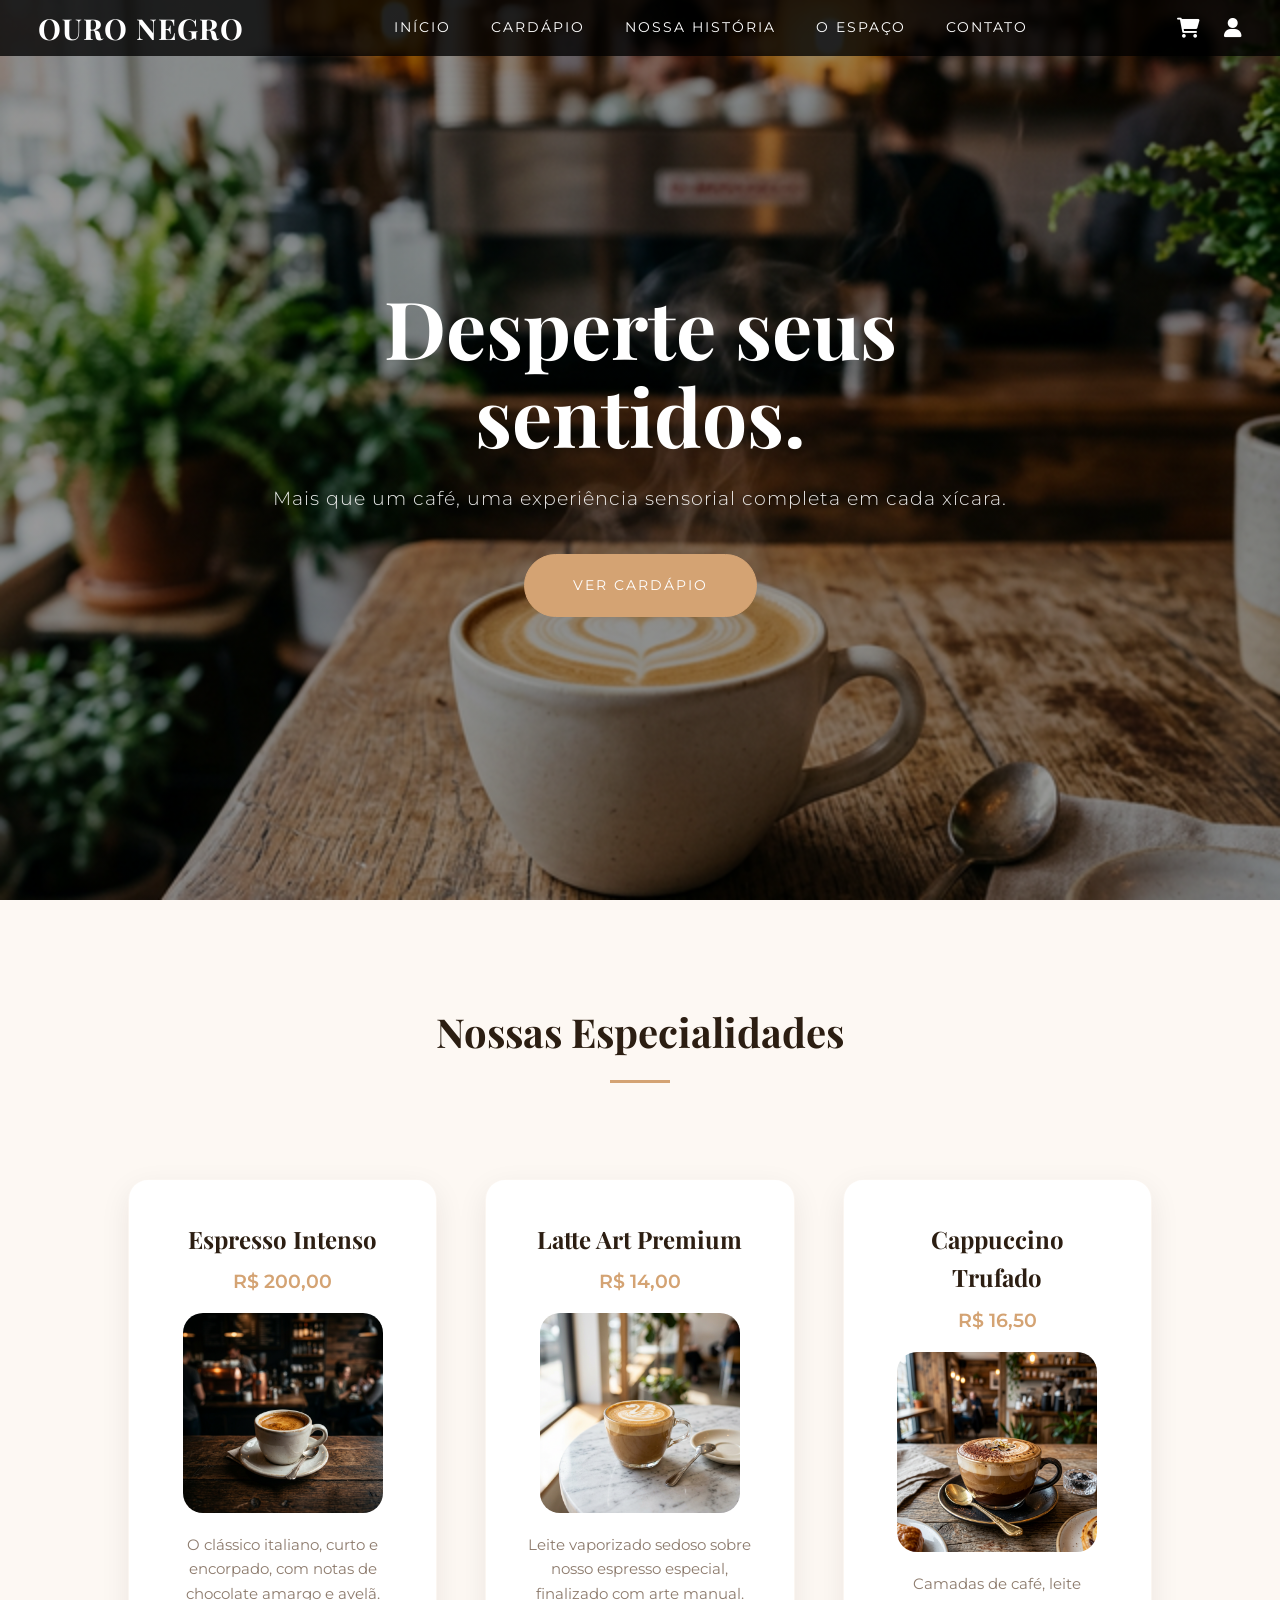
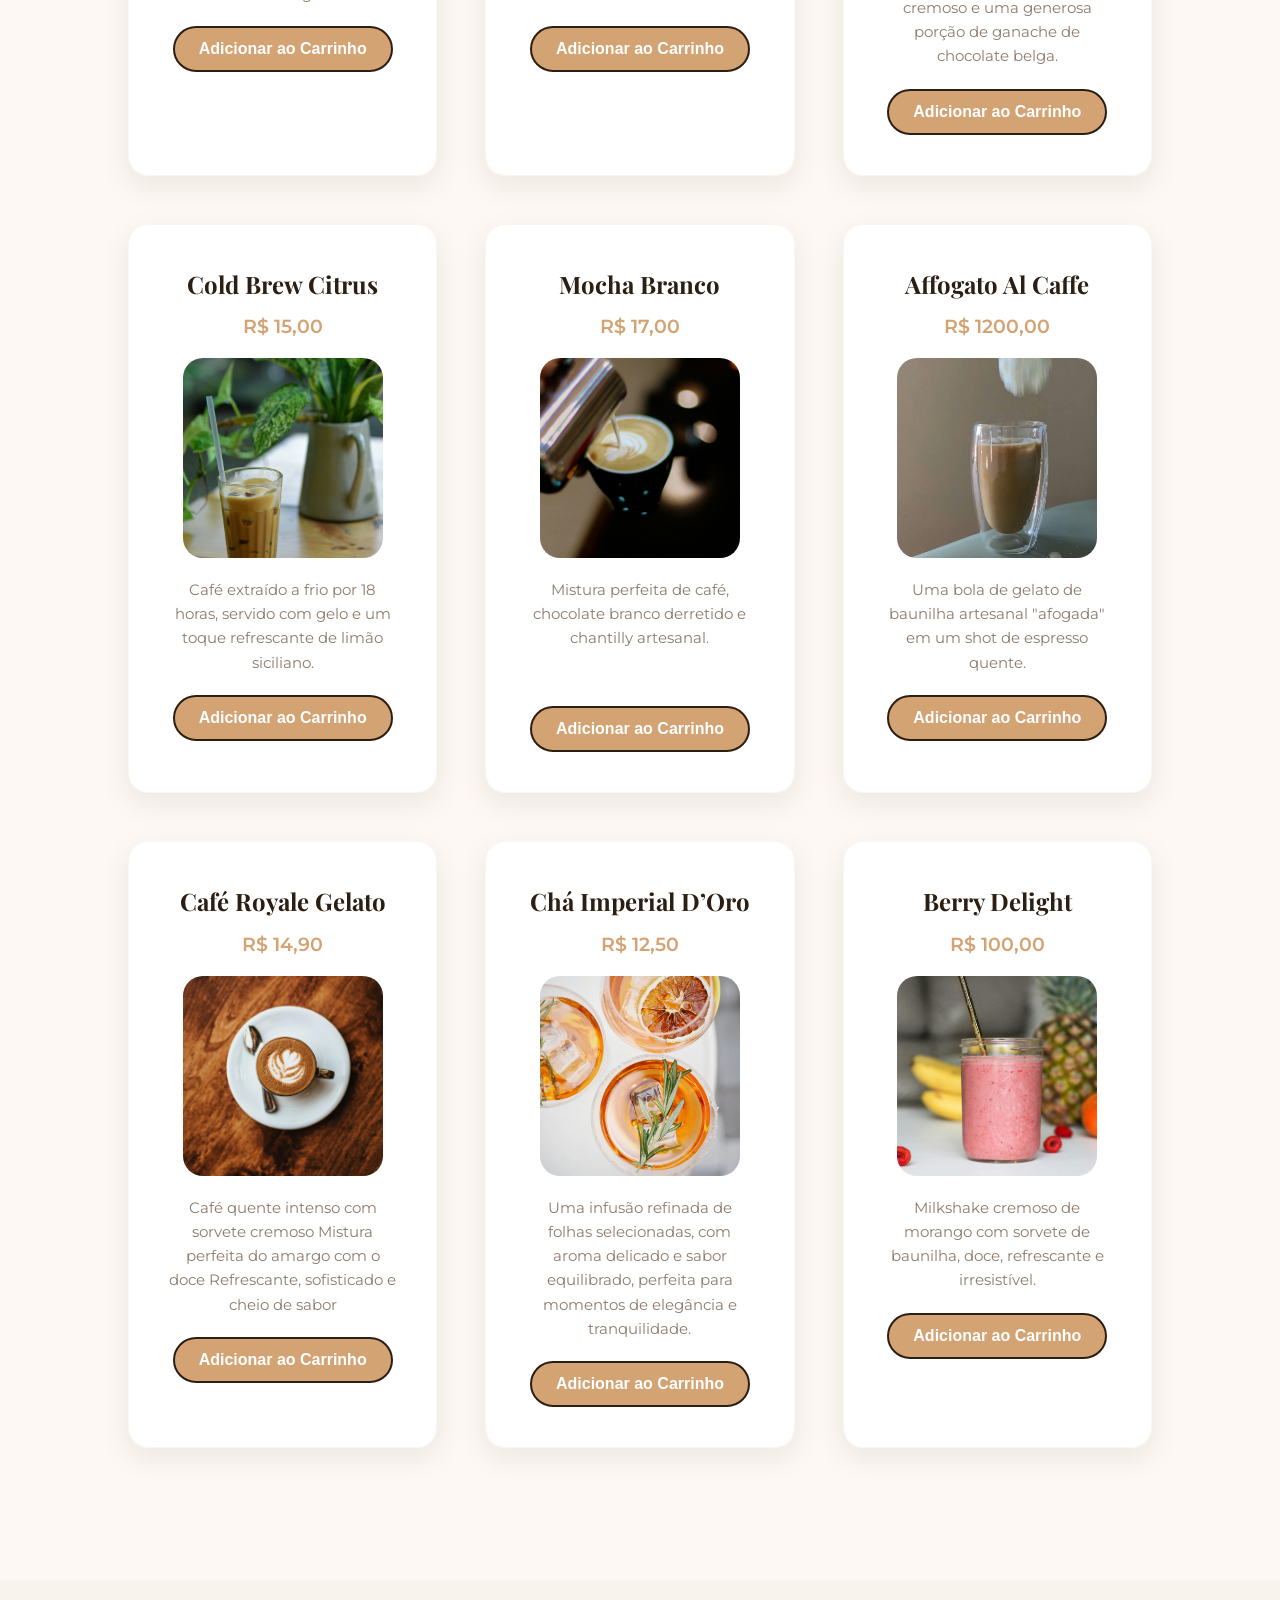
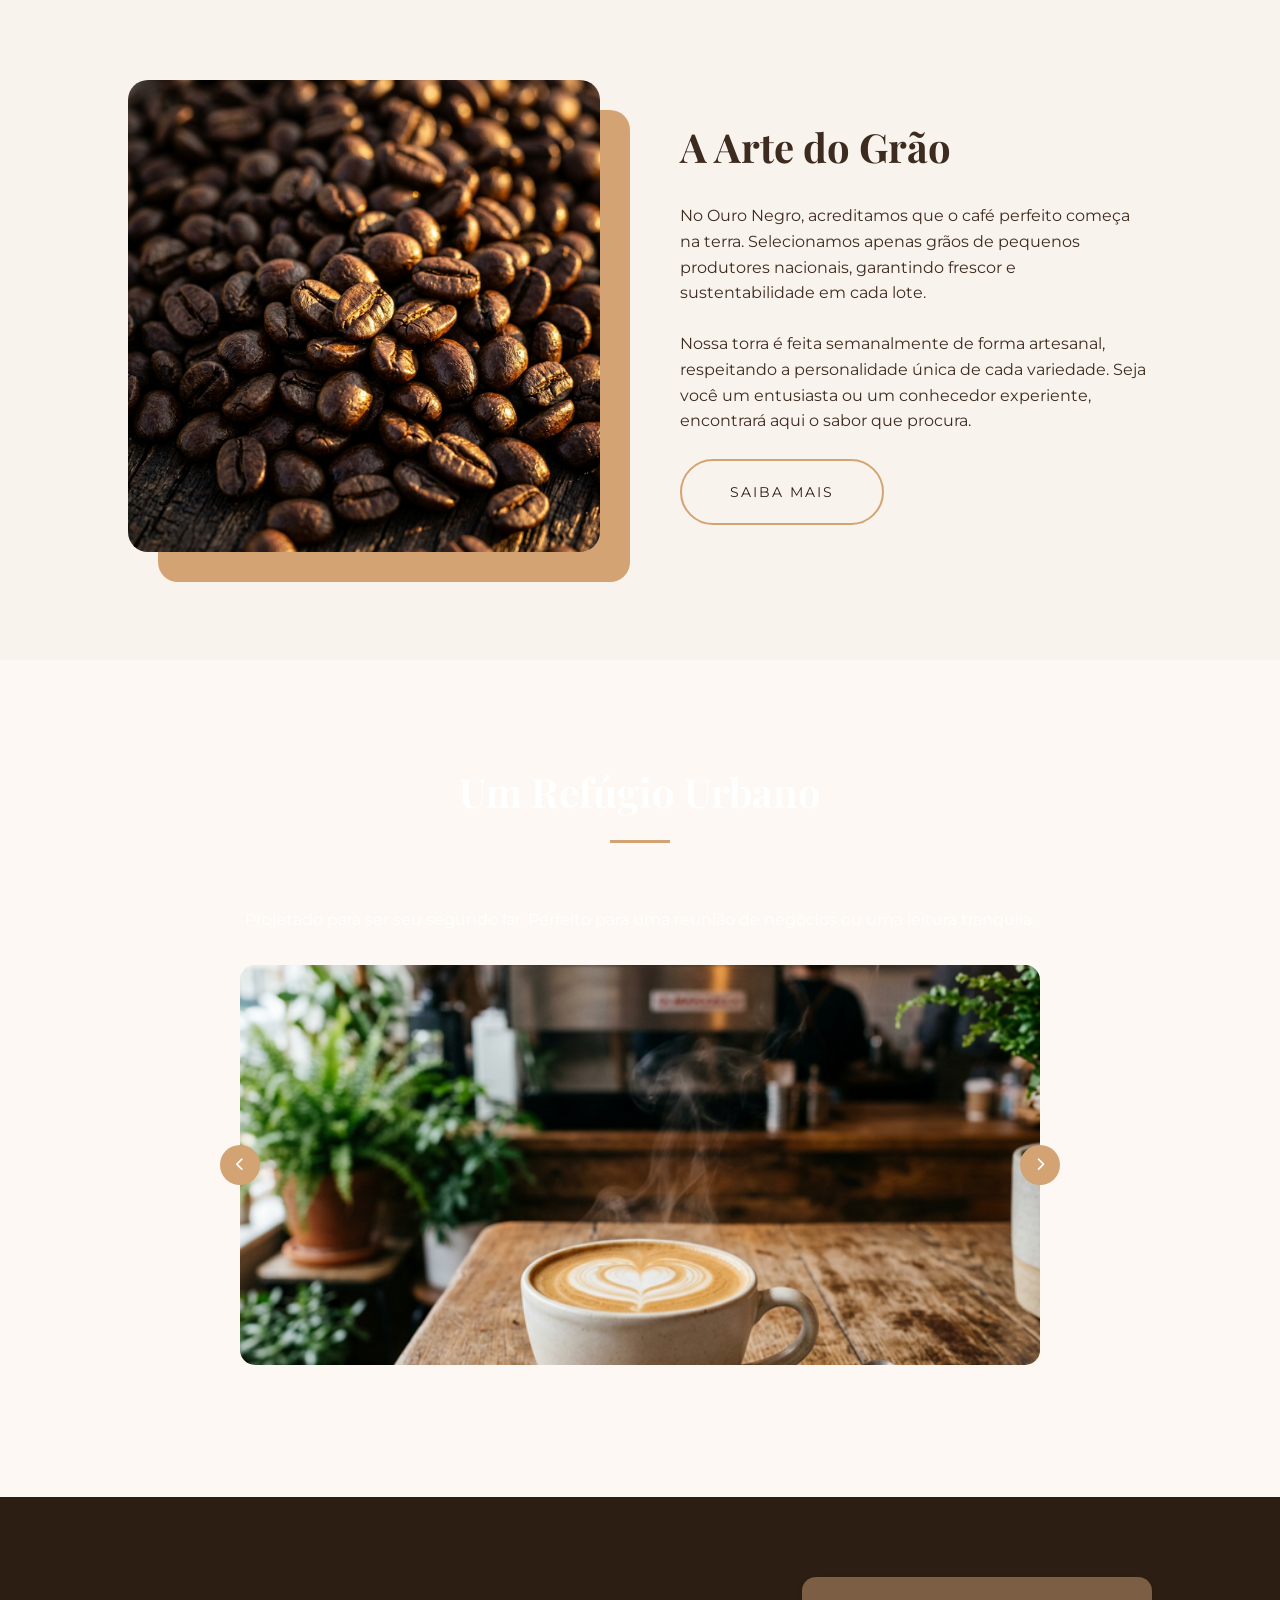
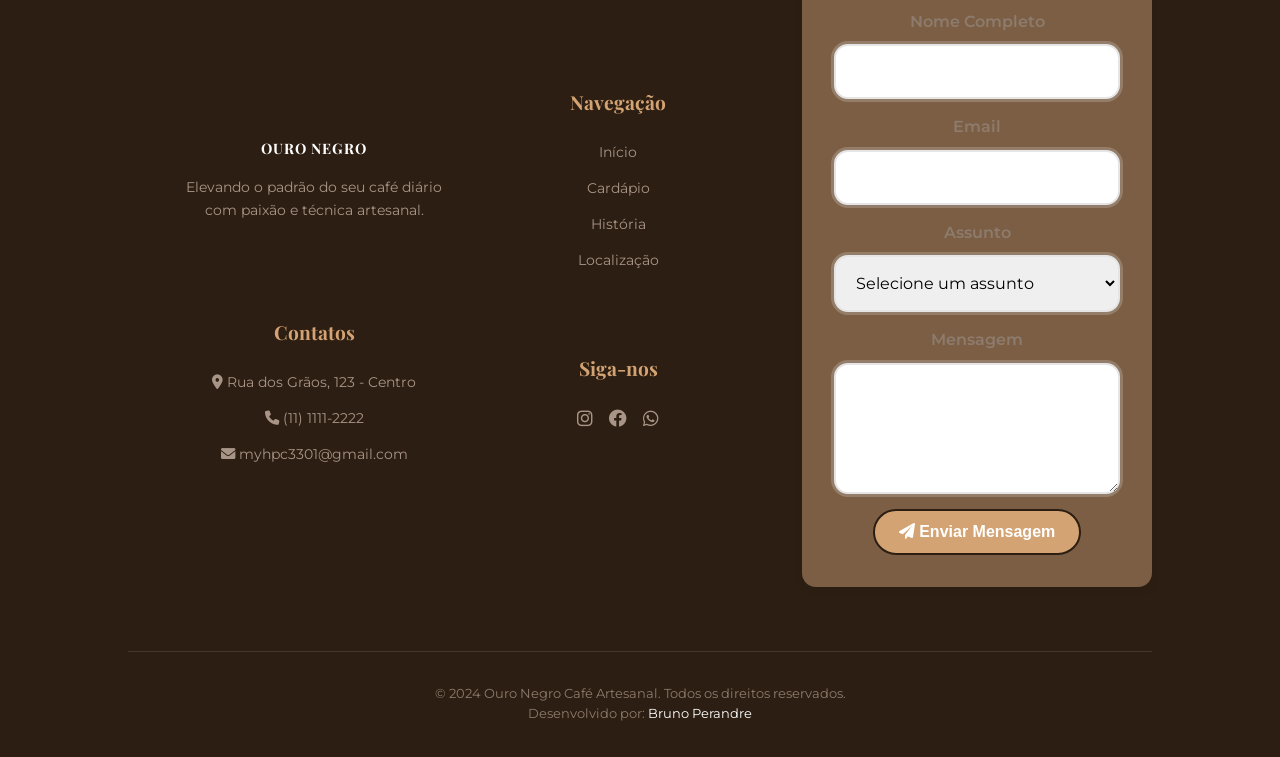
==== commit 7fc0e9fa: "fix: checkout cart clearing, review points persistence and dashboard tab reorganization" ====
--- a/index.html
+++ b/index.html
@@ -88,7 +88,7 @@
       <div class="menu-grid">
         <div class="menu-item">
           <h3>Espresso Intenso</h3>
-          <span class="price">R$ 8,50</span>
+          <span class="price">R$ 200,00</span>
           <img src="./espresso.png" alt="Espresso Intenso" class="img" />
           <p>
             O clássico italiano, curto e encorpado, com notas de chocolate
@@ -97,7 +97,7 @@
           <button
             class="btn add-to-cart"
             data-name="Espresso Intenso"
-            data-price="8.50"
+            data-price="200.00"
           >
             Adicionar ao Carrinho
           </button>
@@ -173,7 +173,7 @@
         </div>
         <div class="menu-item">
           <h3>Affogato Al Caffe</h3>
-          <span class="price">R$ 18,50</span>
+          <span class="price">R$ 1200,00</span>
           <img src="./affoga.png" alt="Affogato Al Caffe" class="img" />
           <p>
             Uma bola de gelato de baunilha artesanal "afogada" em um shot de
@@ -526,6 +526,7 @@
         <div class="auth-box" id="dashboard-box" style="display: none">
           <div class="dash-tabs">
             <button class="tab-btn active" data-tab="tab-perfil">Perfil</button>
+            <button class="tab-btn" data-tab="tab-historico">Pedidos</button>
             <button class="tab-btn" data-tab="tab-missoes">Missões</button>
             <button class="tab-btn" data-tab="tab-ranking">Ranking</button>
           </div>
@@ -610,7 +611,10 @@
                 </div>
               </div>
             </div>
-
+          </div>
+
+          <!-- Tab Histórico (Últimos Pedidos) -->
+          <div class="tab-content" id="tab-historico">
             <div class="history-section">
               <h4>Últimos Pedidos</h4>
               <div id="order-history-list">
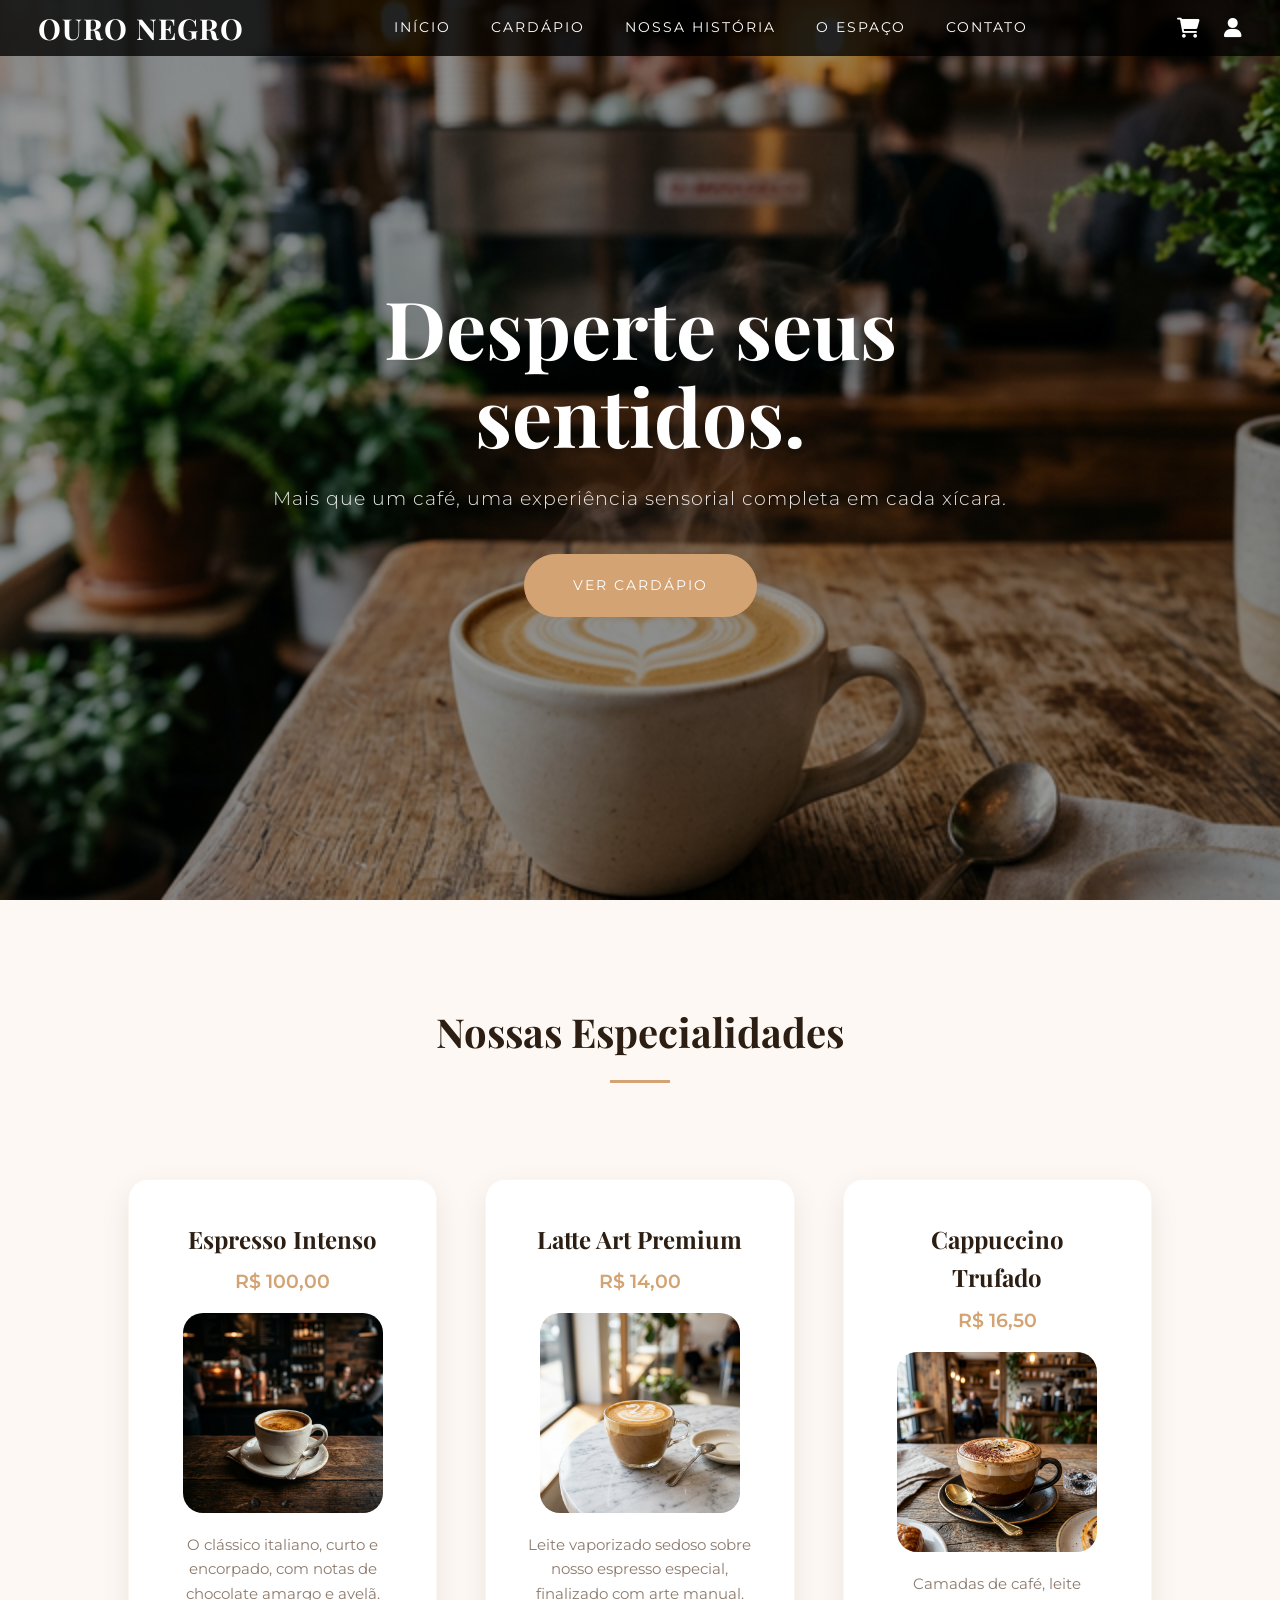
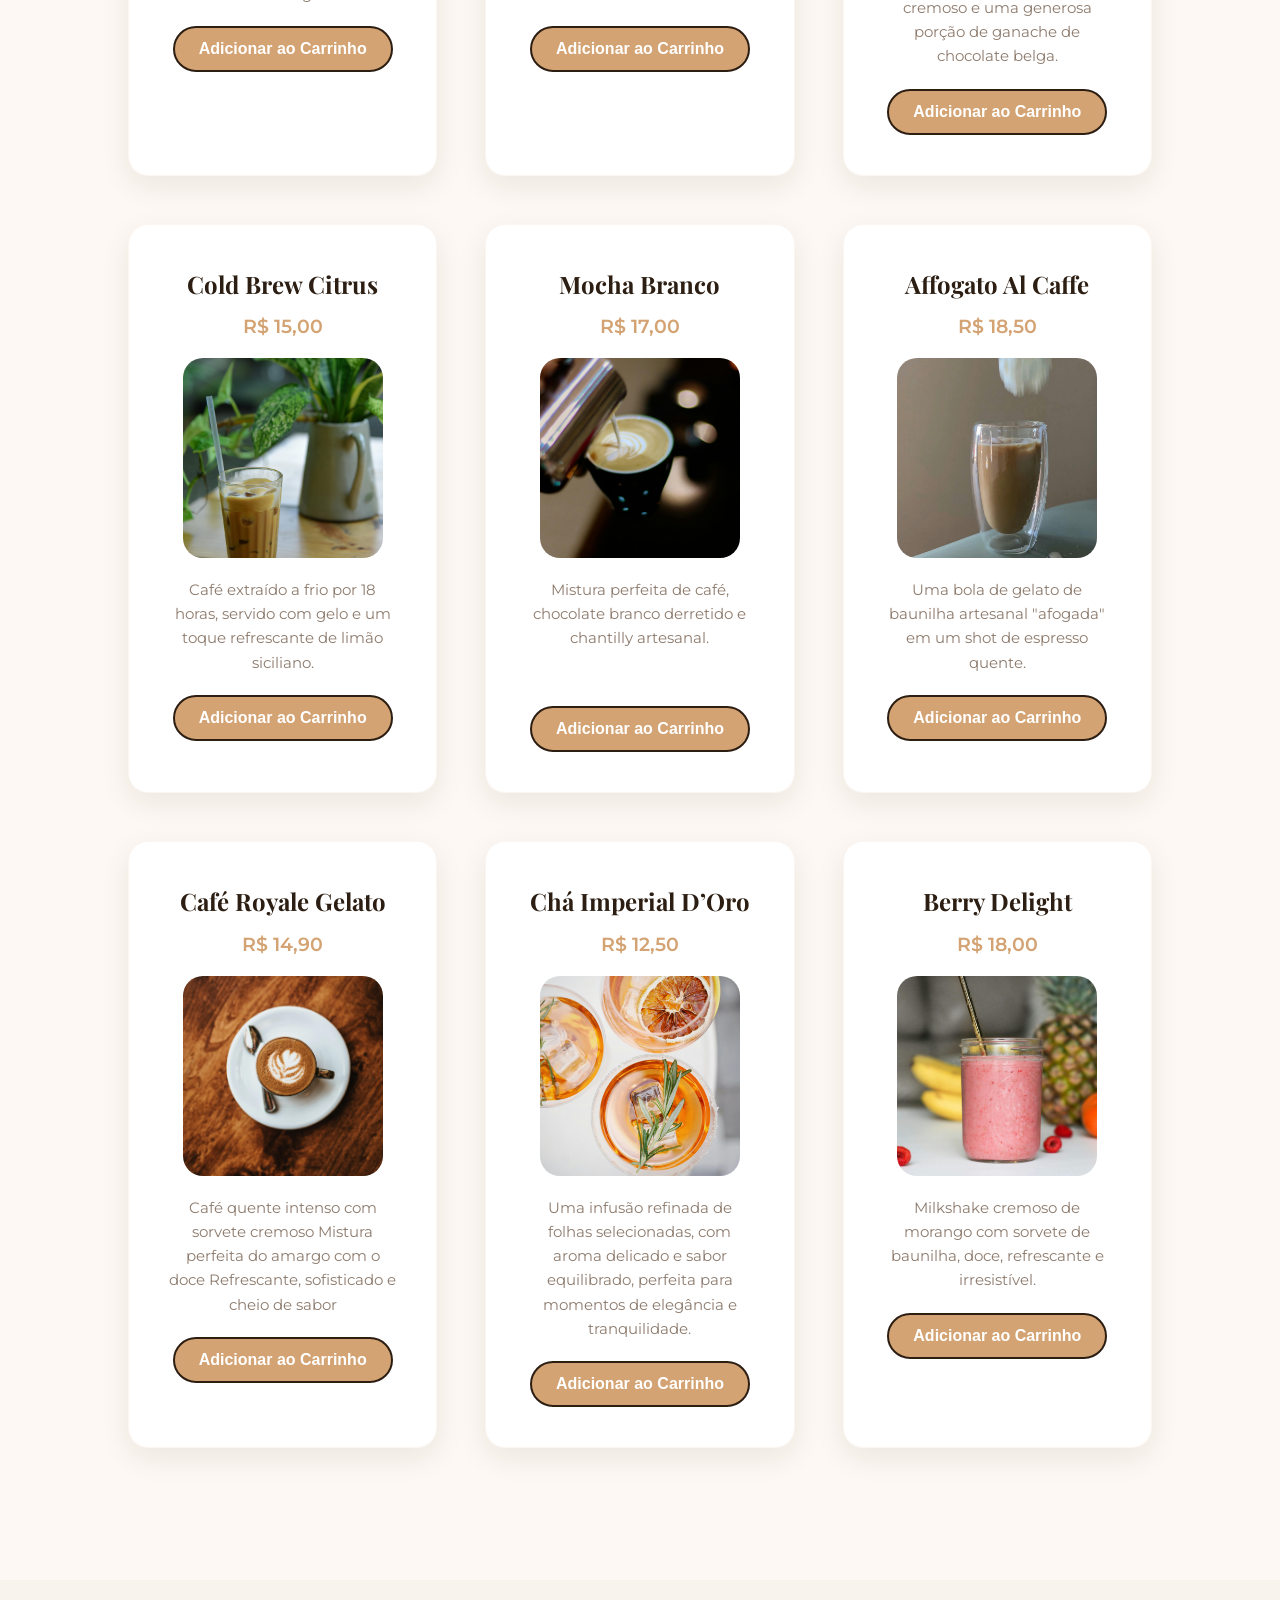
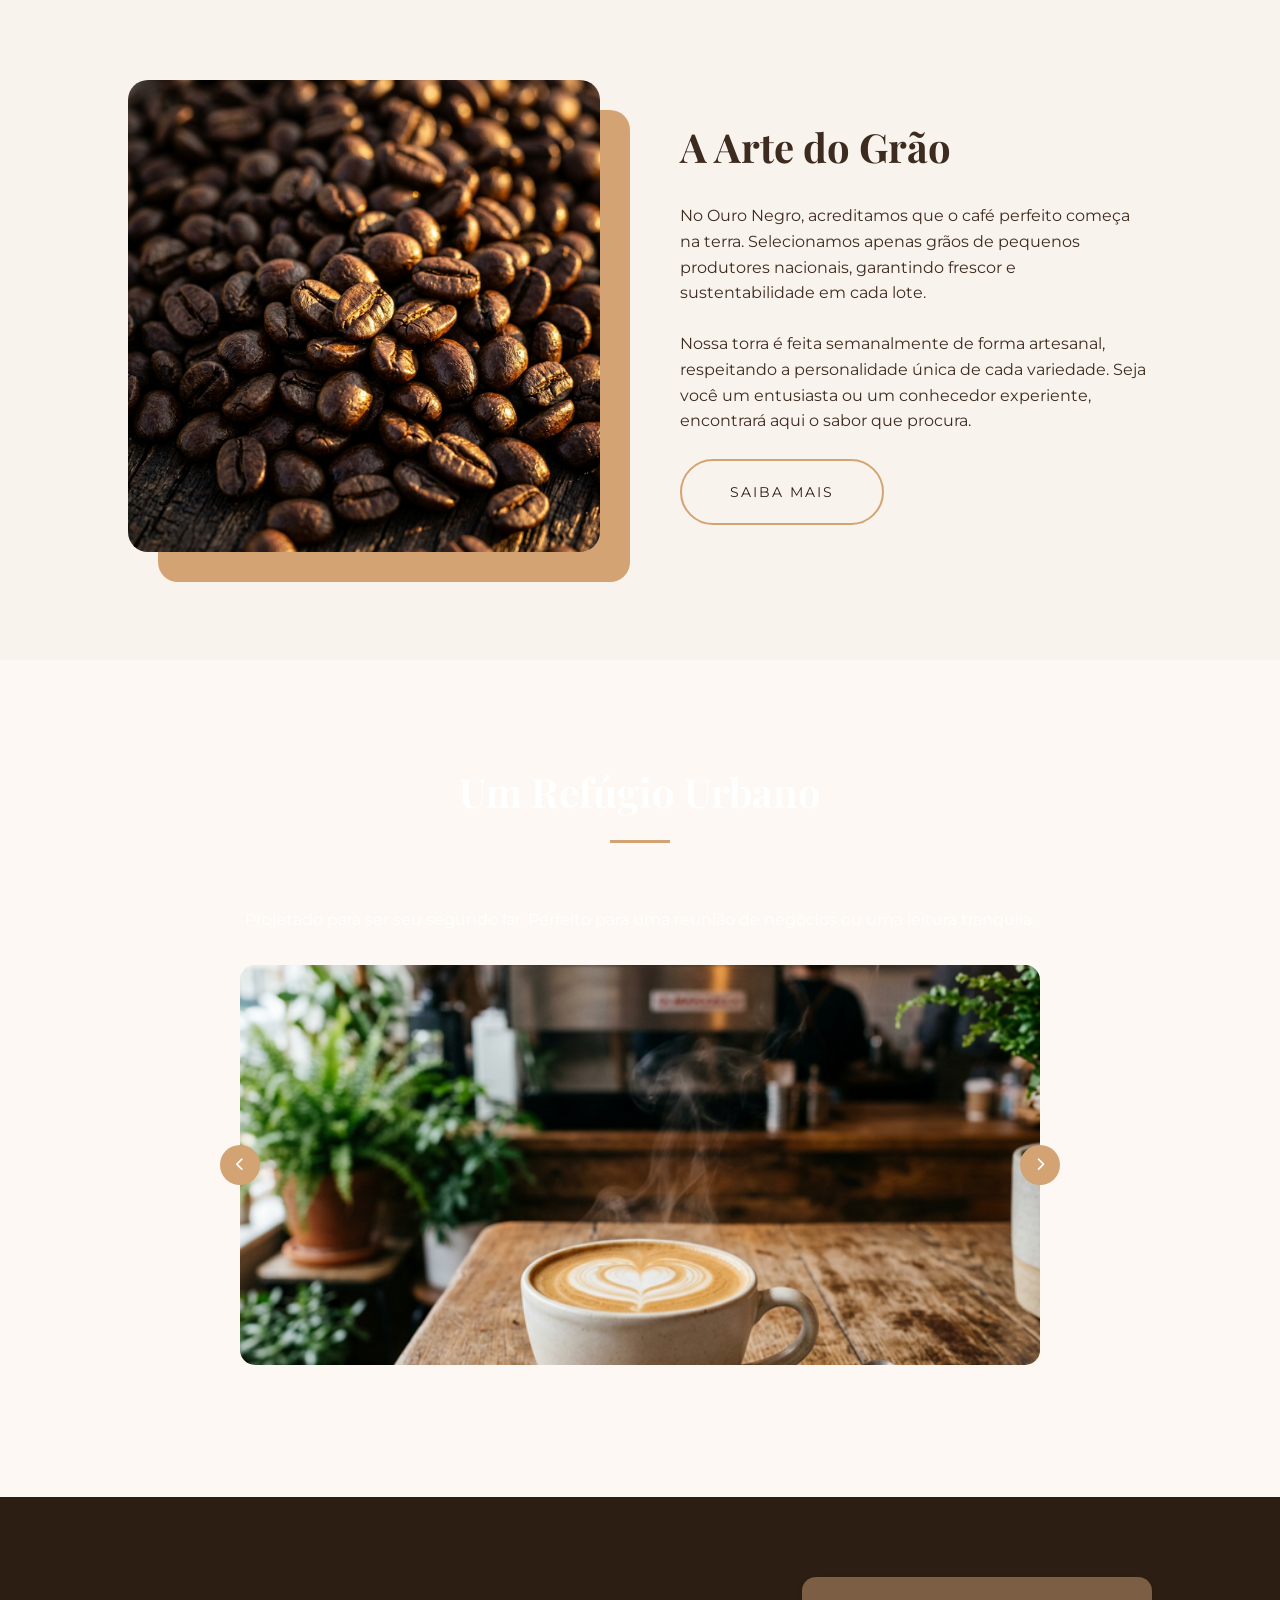
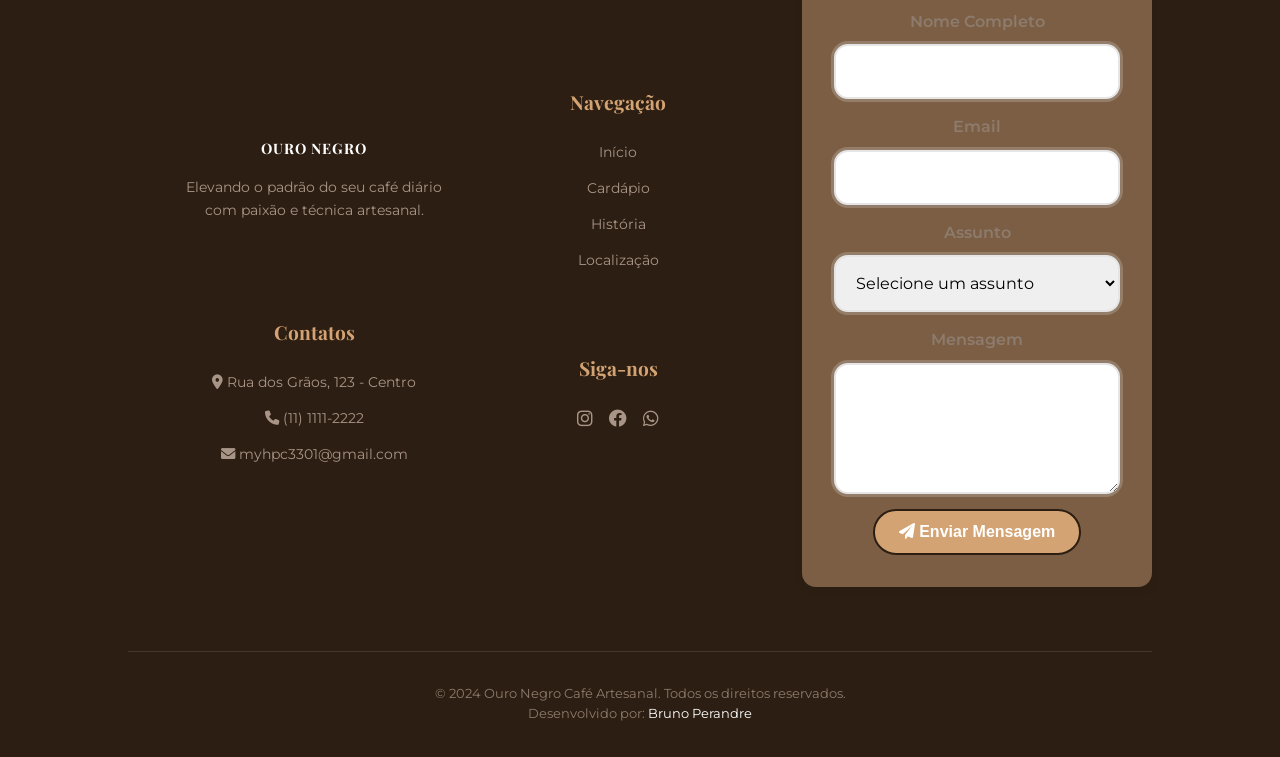
==== commit 3dc49bb1: "teste" ====
--- a/index.html
+++ b/index.html
@@ -88,7 +88,7 @@
       <div class="menu-grid">
         <div class="menu-item">
           <h3>Espresso Intenso</h3>
-          <span class="price">R$ 200,00</span>
+          <span class="price">R$ 100,00</span>
           <img src="./espresso.png" alt="Espresso Intenso" class="img" />
           <p>
             O clássico italiano, curto e encorpado, com notas de chocolate
@@ -97,8 +97,7 @@
           <button
             class="btn add-to-cart"
             data-name="Espresso Intenso"
-            data-price="200.00"
-          >
+            data-price="100.00">
             Adicionar ao Carrinho
           </button>
         </div>
@@ -113,8 +112,7 @@
           <button
             class="btn add-to-cart"
             data-name="Latte Art Premium"
-            data-price="14.00"
-          >
+            data-price="14.00">
             Adicionar ao Carrinho
           </button>
         </div>
@@ -129,8 +127,7 @@
           <button
             class="btn add-to-cart"
             data-name="Cappuccino Trufado"
-            data-price="16.50"
-          >
+            data-price="16.50">
             Adicionar ao Carrinho
           </button>
         </div>
@@ -149,8 +146,7 @@
           <button
             class="btn add-to-cart"
             data-name="Cold Brew Citrus"
-            data-price="15.00"
-          >
+            data-price="15.00">
             Adicionar ao Carrinho
           </button>
         </div>
@@ -166,14 +162,13 @@
           <button
             class="btn add-to-cart"
             data-name="Mocha Branco"
-            data-price="17.00"
-          >
+            data-price="17.00">
             Adicionar ao Carrinho
           </button>
         </div>
         <div class="menu-item">
           <h3>Affogato Al Caffe</h3>
-          <span class="price">R$ 1200,00</span>
+          <span class="price">R$ 18,50</span>
           <img src="./affoga.png" alt="Affogato Al Caffe" class="img" />
           <p>
             Uma bola de gelato de baunilha artesanal "afogada" em um shot de
@@ -182,8 +177,7 @@
           <button
             class="btn add-to-cart"
             data-name="Affogato Al Caffe"
-            data-price="18.50"
-          >
+            data-price="18.50">
             Adicionar ao Carrinho
           </button>
         </div>
@@ -198,8 +192,7 @@
           <button
             class="btn add-to-cart"
             data-name="Café Royale Gelato"
-            data-price="14.90"
-          >
+            data-price="14.90">
             Adicionar ao Carrinho
           </button>
         </div>
@@ -215,14 +208,13 @@
           <button
             class="btn add-to-cart"
             data-name="Chá Imperial D’Oro"
-            data-price="12.50"
-          >
+            data-price="12.50">
             Adicionar ao Carrinho
           </button>
         </div>
         <div class="menu-item">
           <h3>Berry Delight</h3>
-          <span class="price">R$ 100,00</span>
+          <span class="price">R$ 18,00</span>
           <img src="./milkShakerMorango.png" alt="Berry Delight" class="img" />
           <p>
             Milkshake cremoso de morango com sorvete de baunilha, doce,
@@ -231,8 +223,7 @@
           <button
             class="btn add-to-cart"
             data-name="Berry Delight"
-            data-price="100.00"
-          >
+            data-price="18.00">
             Adicionar ao Carrinho
           </button>
         </div>
@@ -767,9 +758,6 @@
       </div>
     </div>
 
-    <!-- Firebase SDK -->
-    <script src="https://www.gstatic.com/firebasejs/10.8.0/firebase-app-compat.js"></script>
-    <script src="https://www.gstatic.com/firebasejs/10.8.0/firebase-firestore-compat.js"></script>
 
     <script src="main.js"></script>
   </body>
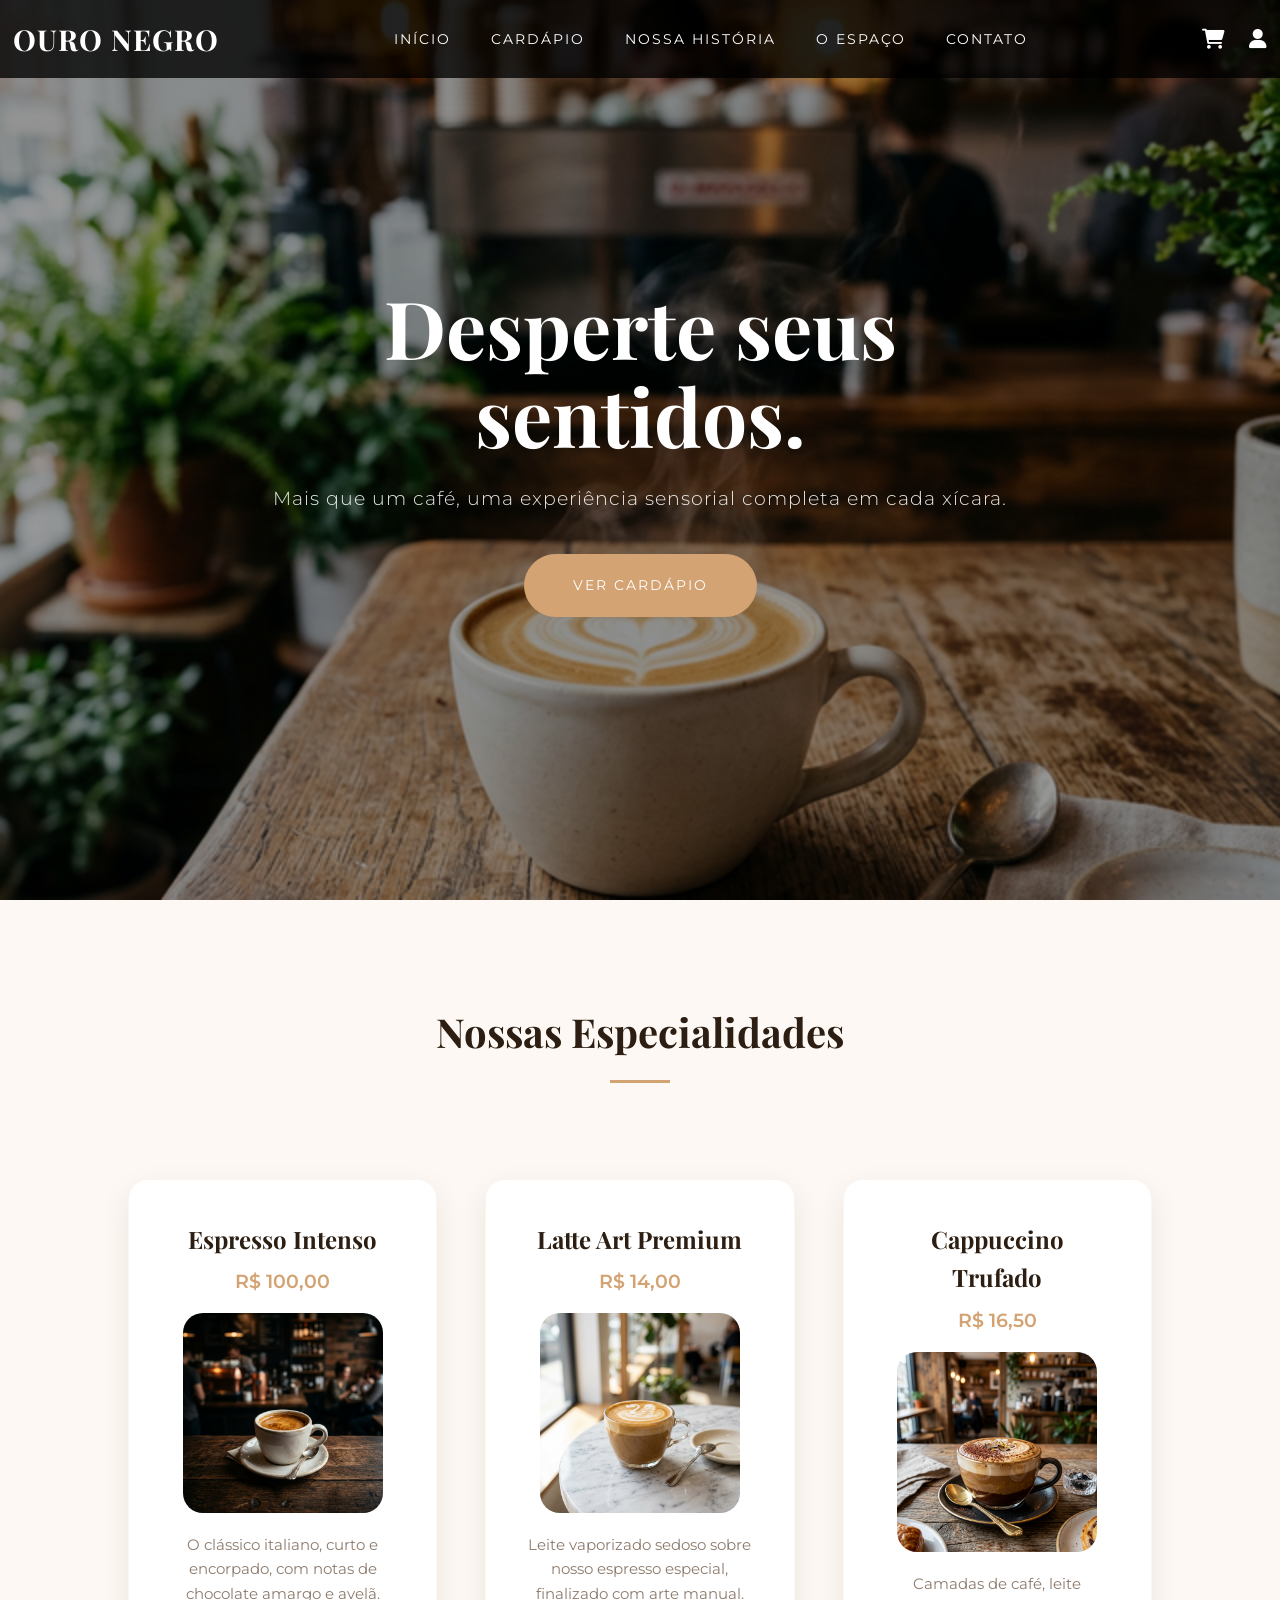
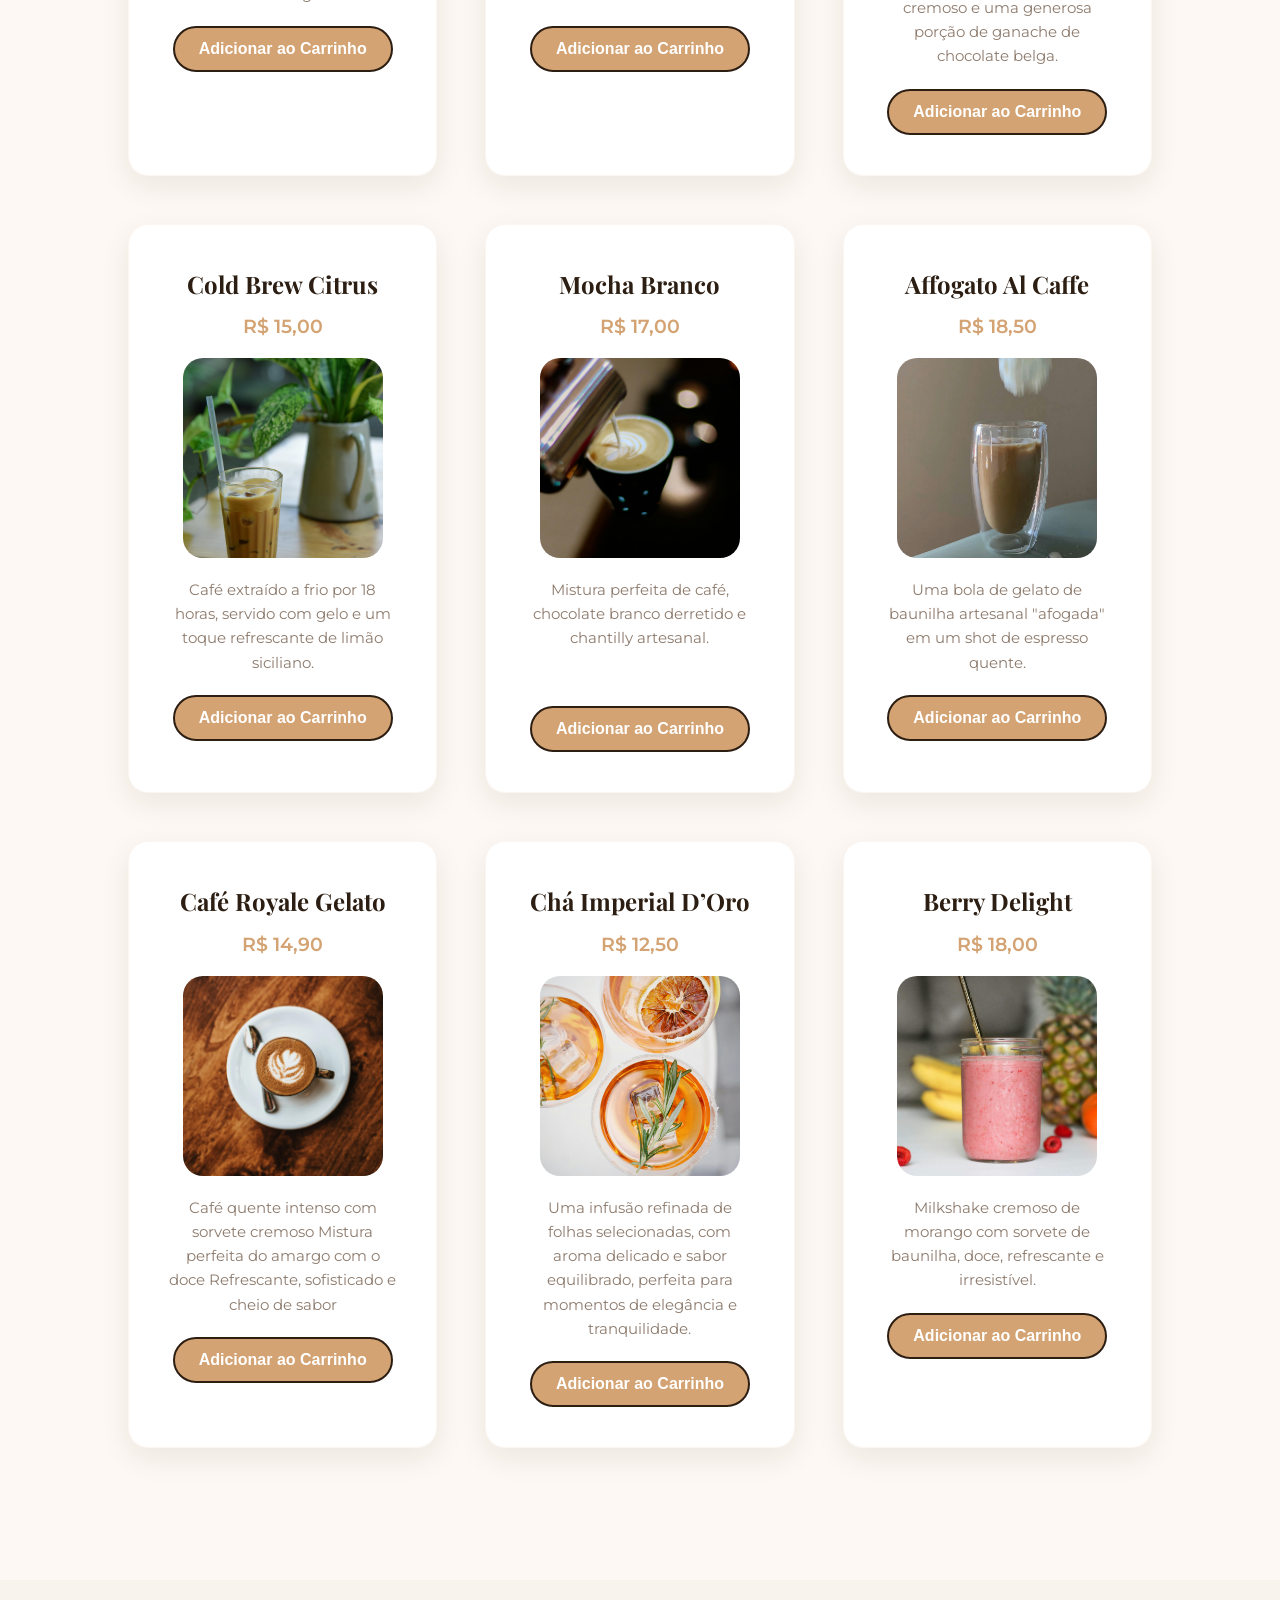
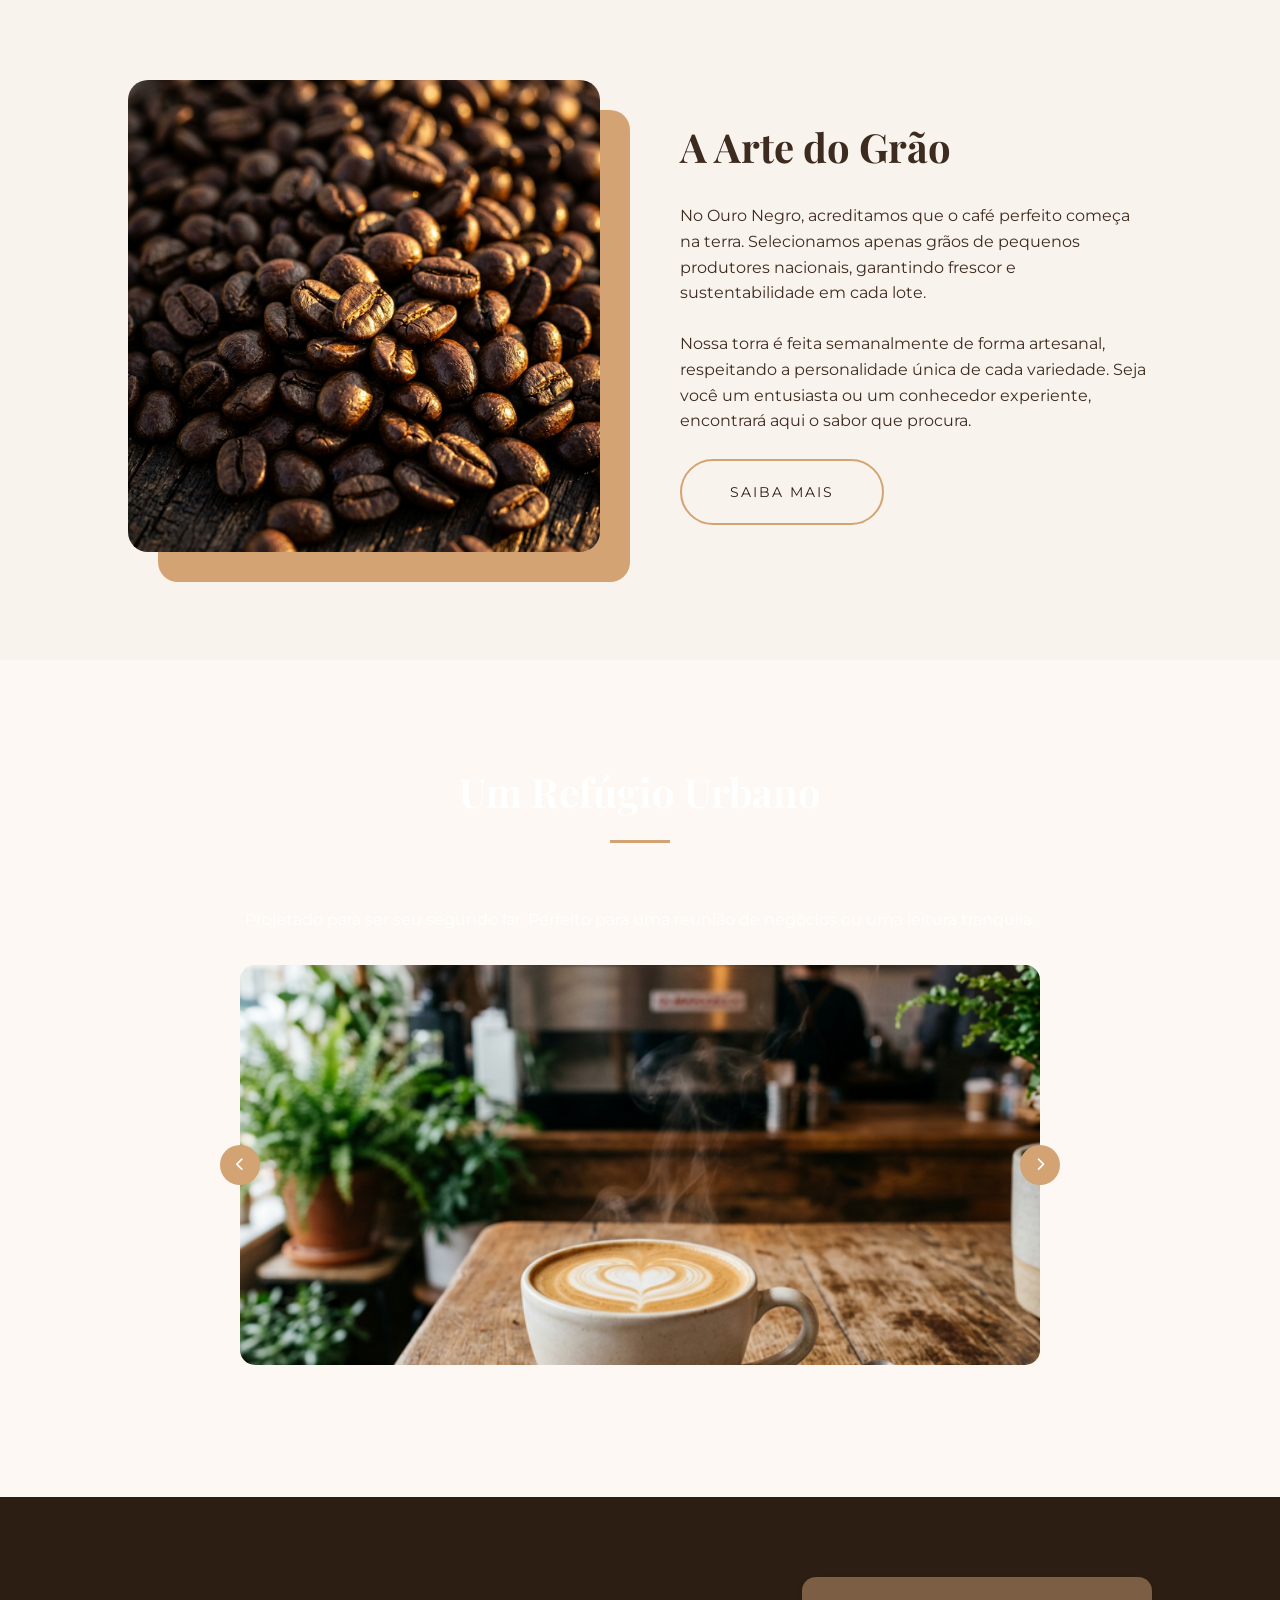
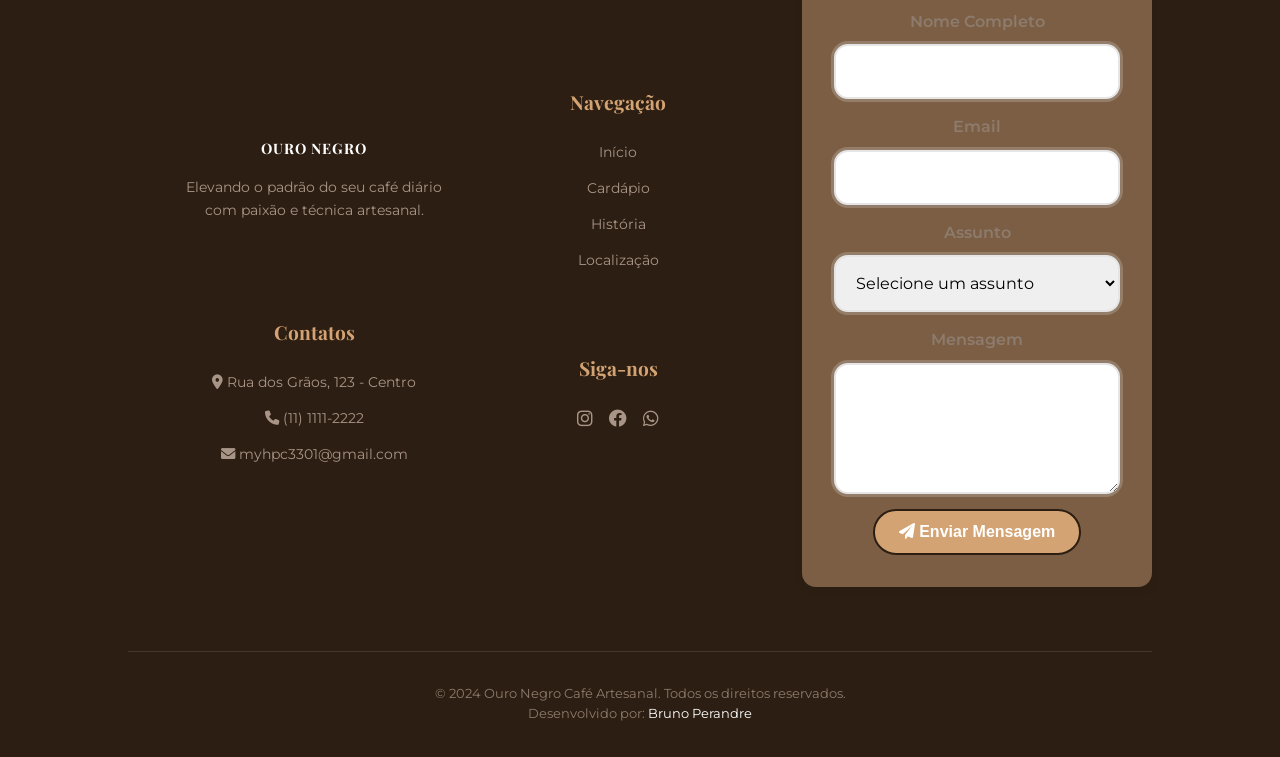
==== commit 4f51d1f3: "Ranking" ====
--- a/index.html
+++ b/index.html
@@ -22,6 +22,15 @@
       href="https://cdnjs.cloudflare.com/ajax/libs/font-awesome/6.0.0/css/all.min.css"
     />
     <script src="https://accounts.google.com/gsi/client" async defer></script>
+    
+    <!-- Firebase SDK (Compat Mode for Vanilla/JSX) -->
+    <script src="https://www.gstatic.com/firebasejs/9.6.10/firebase-app-compat.js"></script>
+    <script src="https://www.gstatic.com/firebasejs/9.6.10/firebase-firestore-compat.js"></script>
+
+    <!-- React & Babel for JSX Ranking -->
+    <script src="https://unpkg.com/react@18/umd/react.production.min.js" crossorigin></script>
+    <script src="https://unpkg.com/react-dom@18/umd/react-dom.production.min.js" crossorigin></script>
+    <script src="https://unpkg.com/@babel/standalone/babel.min.js"></script>
   </head>
 
   <body>
@@ -657,30 +666,16 @@
           <!-- Tab Ranking -->
           <div class="tab-content" id="tab-ranking">
             <div class="ranking-header">
-              <h3>🏆 Ranking</h3>
-            </div>
-            <div class="ranking-list">
-              <div class="rank-item top">
-                <span class="pos">1º</span>
-                <span class="name">Ana Silva</span>
-                <span class="pts">1240 pts</span>
-              </div>
-              <div class="rank-item top">
-                <span class="pos">2º</span>
-                <span class="name">Marcos Oliveira</span>
-                <span class="pts">980 pts</span>
-              </div>
-              <div class="rank-item top">
-                <span class="pos">3º</span>
-                <span class="name">Carla Santos</span>
-                <span class="pts">850 pts</span>
-              </div>
-              <div class="rank-item user-current">
-                <span class="pos">12º</span>
-                <span class="name" id="user-name-rank">Você</span>
-                <span class="pts" id="user-pts-rank">0 pts</span>
-              </div>
-            </div>
+              <h3>🏆 Ranking Global</h3>
+            </div>
+            <!-- Container do Ranking JSX -->
+            <div id="jsx-ranking-container"></div>
+            
+            <script type="text/babel" src="plano-escalabilidade.jsx"></script>
+            <script type="text/babel">
+              const root = ReactDOM.createRoot(document.getElementById('jsx-ranking-container'));
+              root.render(<ScalabilityApp />);
+            </script>
           </div>
         </div>
       </div>
--- a/style.css
+++ b/style.css
@@ -47,7 +47,7 @@
   position: fixed;
   top: 0;
   width: 100%;
-  padding: 0.3rem 3%;
+  padding: 1rem 1%;
   display: flex;
   justify-content: space-between;
   align-items: center;
@@ -59,7 +59,7 @@
 nav.scrolled {
   background: var(--glass);
   backdrop-filter: blur(10px);
-  padding: 1rem 10%;
+  padding: 1rem 1%;
   box-shadow: var(--shadow);
 }
 
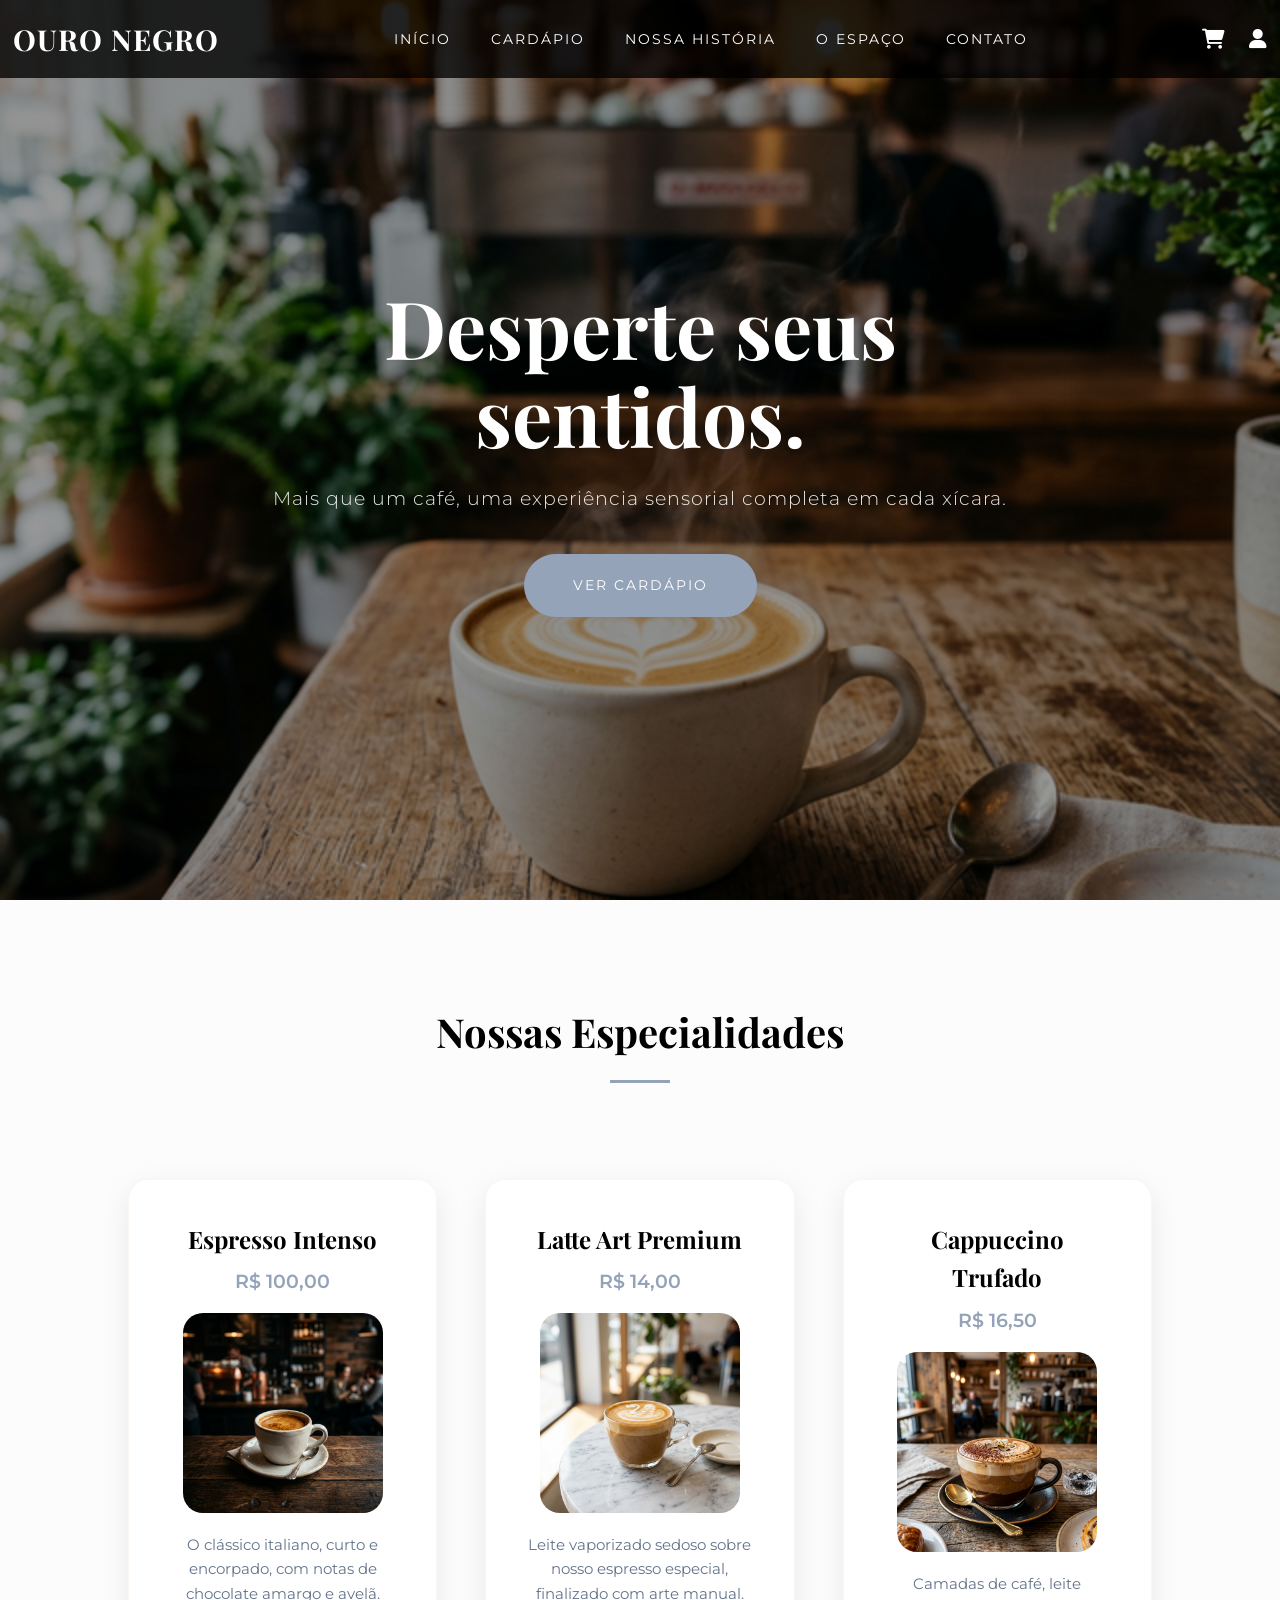
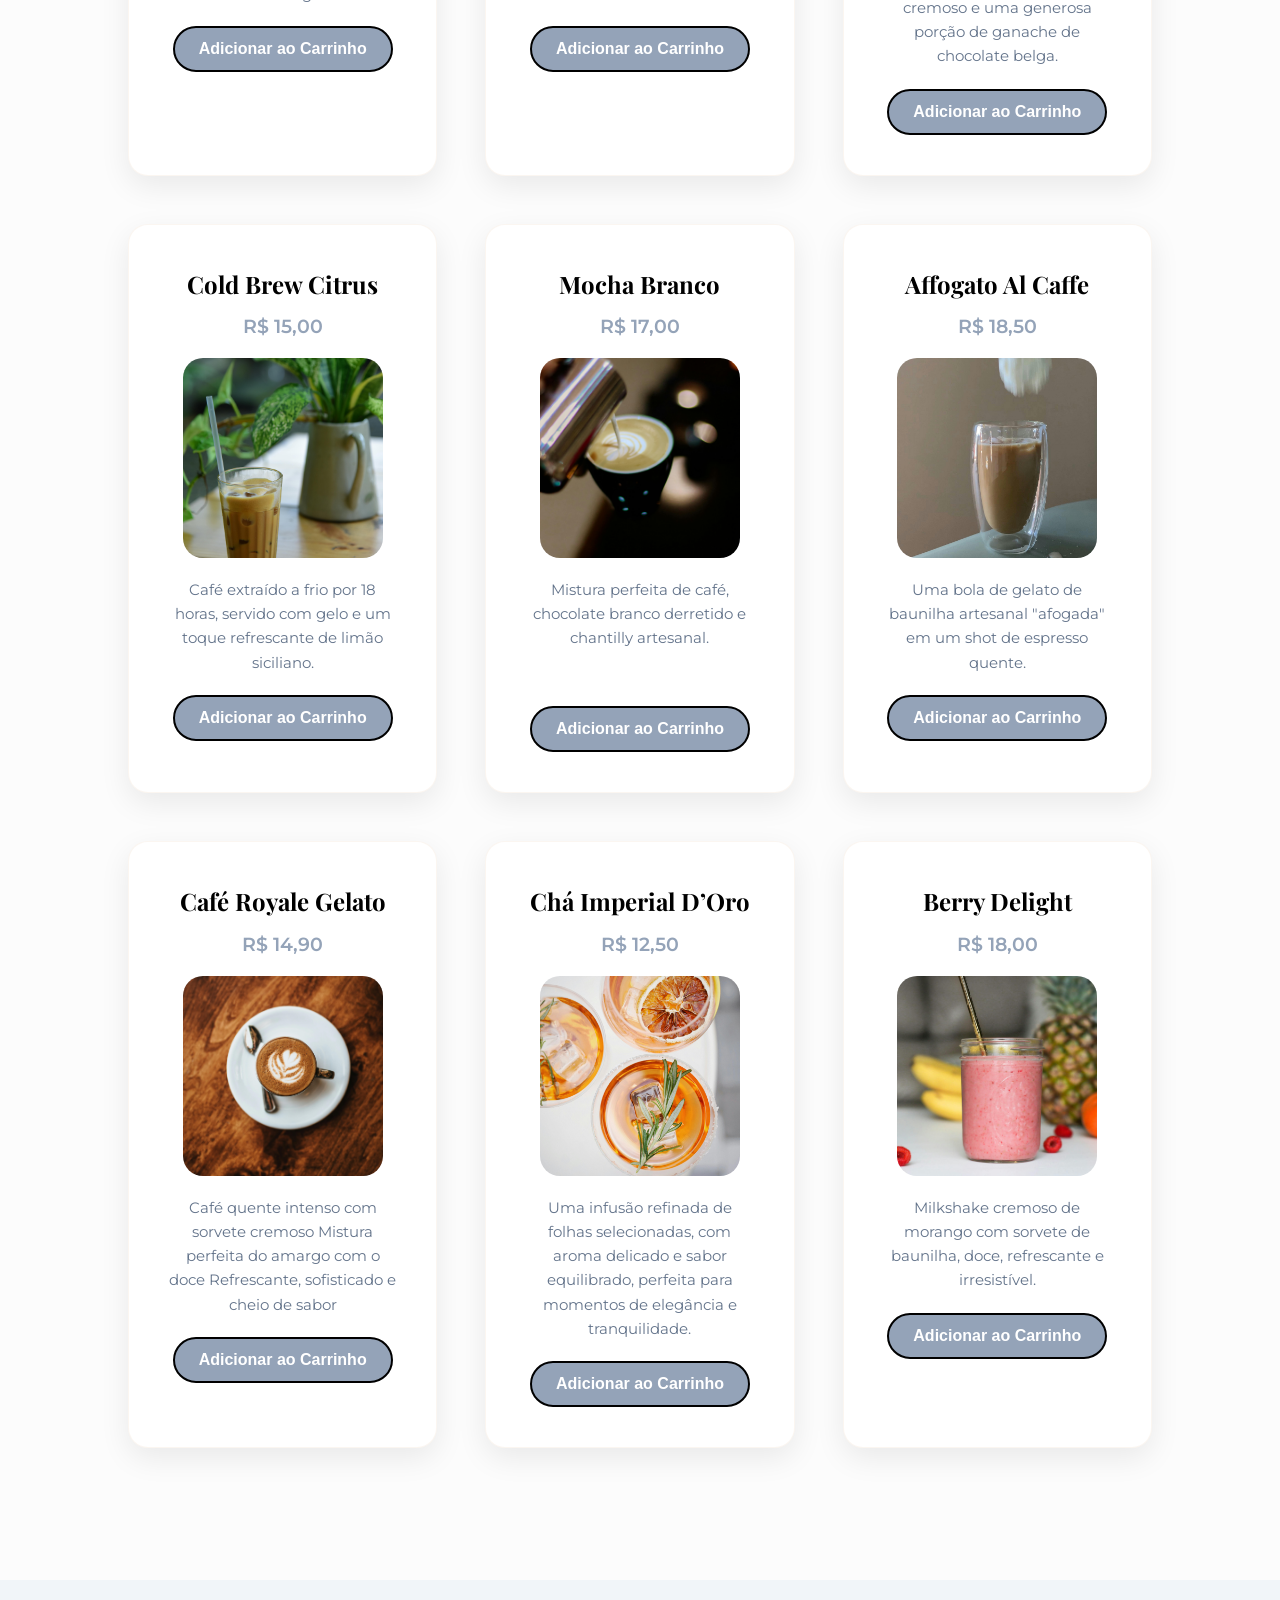
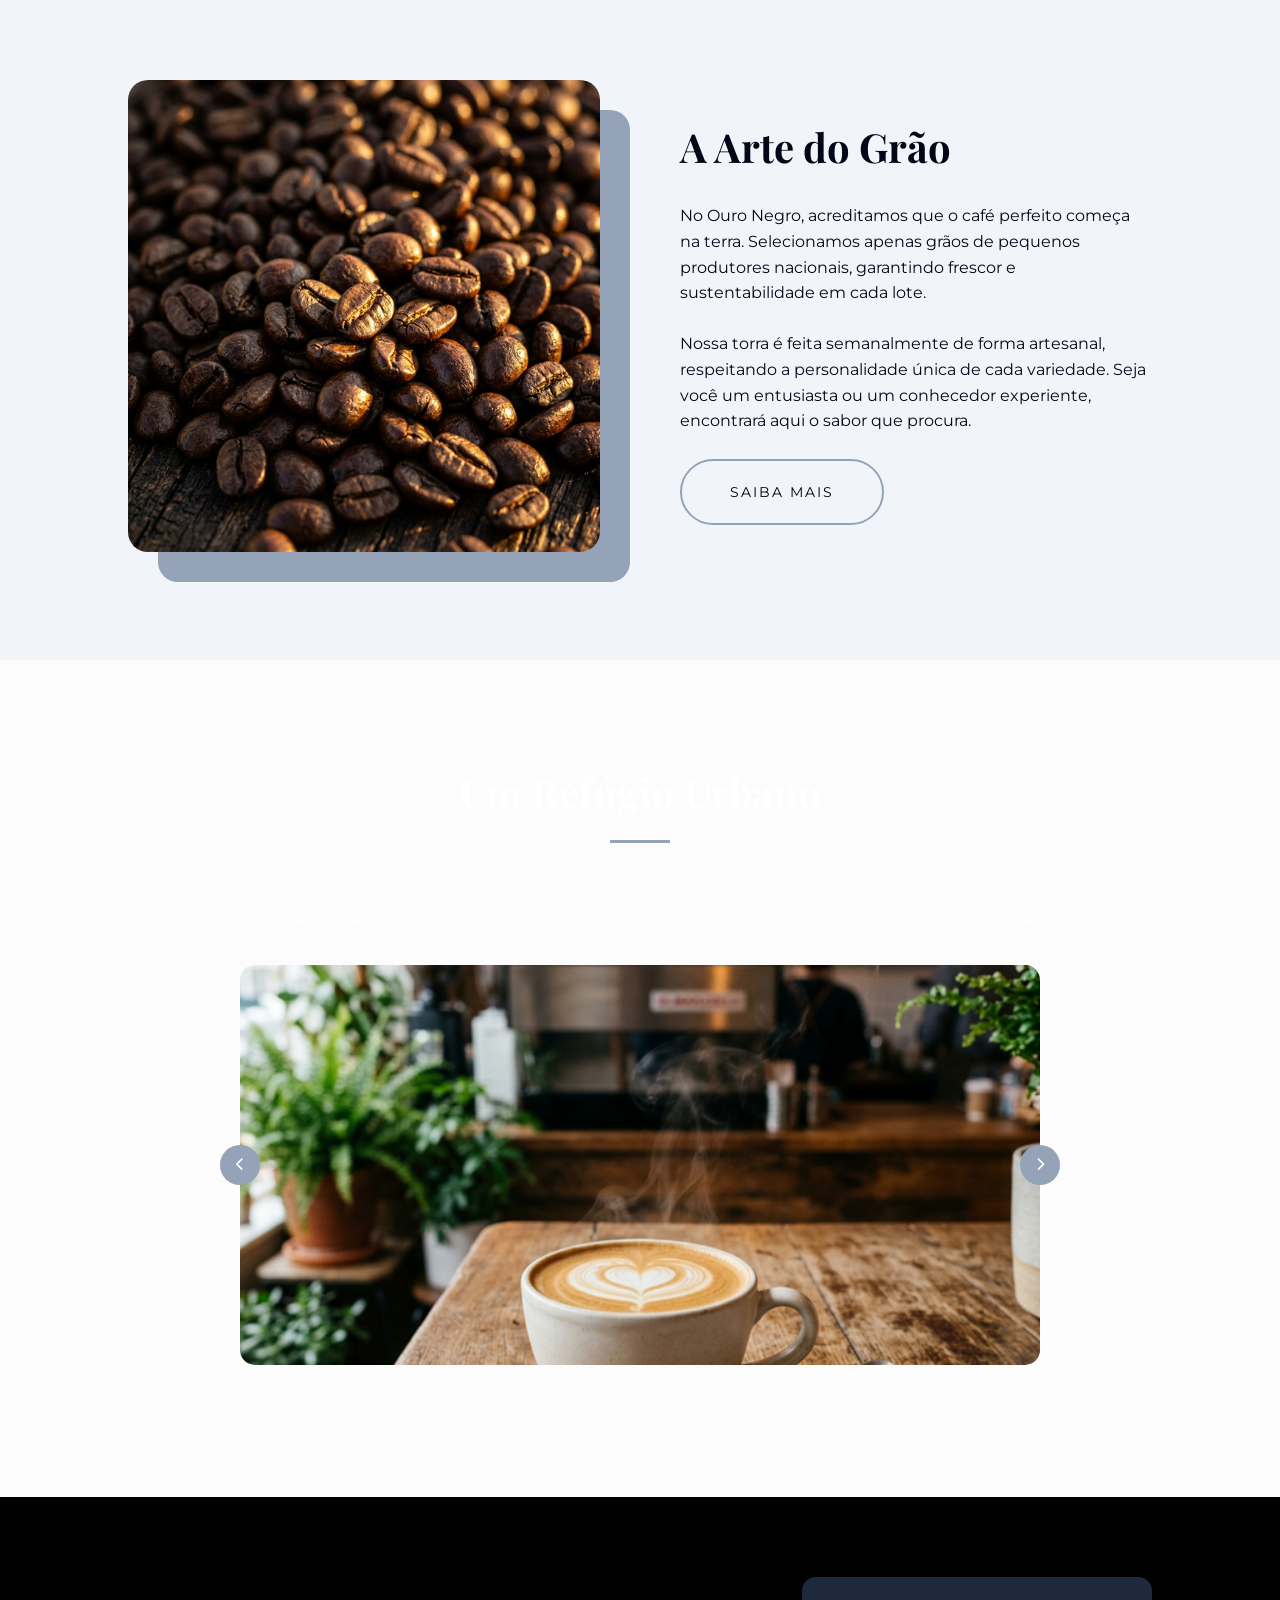
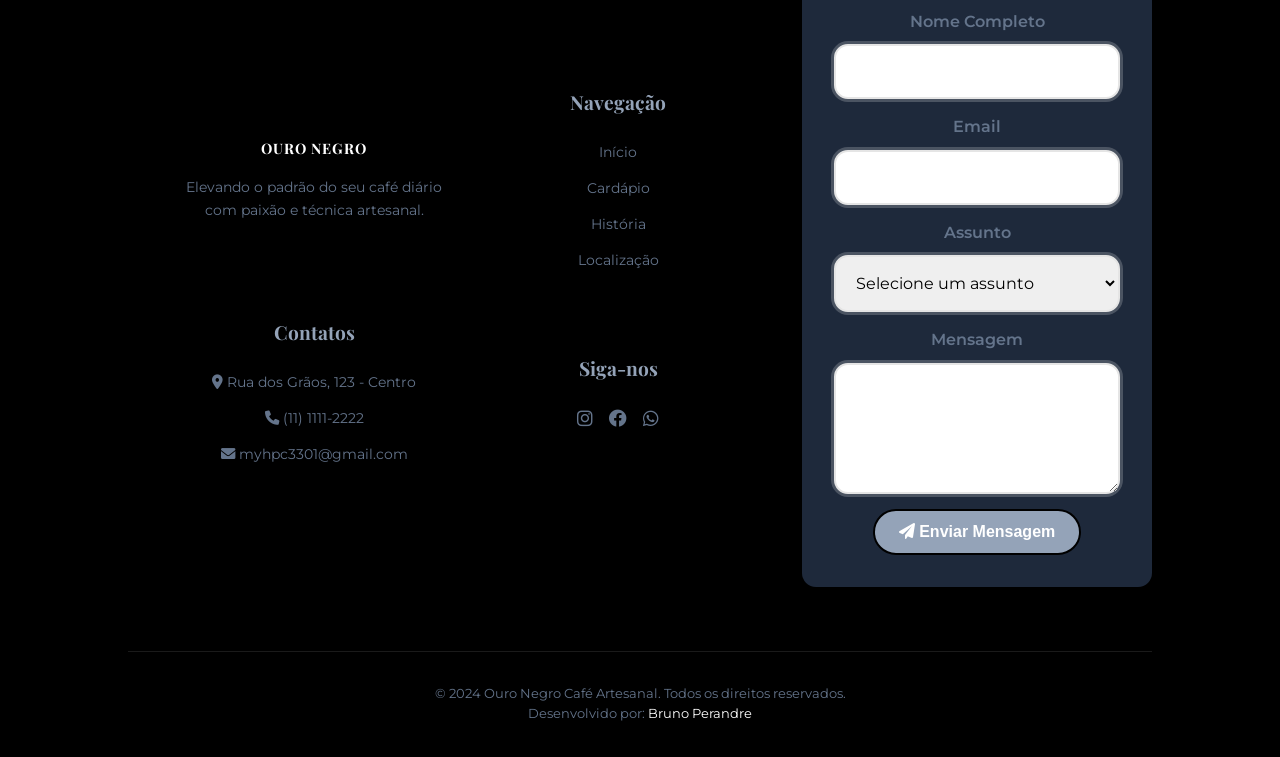
==== commit 02ea7bea: "Ranng layout" ====
--- a/index.html
+++ b/index.html
@@ -22,14 +22,20 @@
       href="https://cdnjs.cloudflare.com/ajax/libs/font-awesome/6.0.0/css/all.min.css"
     />
     <script src="https://accounts.google.com/gsi/client" async defer></script>
-    
+
     <!-- Firebase SDK (Compat Mode for Vanilla/JSX) -->
     <script src="https://www.gstatic.com/firebasejs/9.6.10/firebase-app-compat.js"></script>
     <script src="https://www.gstatic.com/firebasejs/9.6.10/firebase-firestore-compat.js"></script>
 
     <!-- React & Babel for JSX Ranking -->
-    <script src="https://unpkg.com/react@18/umd/react.production.min.js" crossorigin></script>
-    <script src="https://unpkg.com/react-dom@18/umd/react-dom.production.min.js" crossorigin></script>
+    <script
+      src="https://unpkg.com/react@18/umd/react.production.min.js"
+      crossorigin
+    ></script>
+    <script
+      src="https://unpkg.com/react-dom@18/umd/react-dom.production.min.js"
+      crossorigin
+    ></script>
     <script src="https://unpkg.com/@babel/standalone/babel.min.js"></script>
   </head>
 
@@ -106,7 +112,8 @@
           <button
             class="btn add-to-cart"
             data-name="Espresso Intenso"
-            data-price="100.00">
+            data-price="100.00"
+          >
             Adicionar ao Carrinho
           </button>
         </div>
@@ -121,7 +128,8 @@
           <button
             class="btn add-to-cart"
             data-name="Latte Art Premium"
-            data-price="14.00">
+            data-price="14.00"
+          >
             Adicionar ao Carrinho
           </button>
         </div>
@@ -136,7 +144,8 @@
           <button
             class="btn add-to-cart"
             data-name="Cappuccino Trufado"
-            data-price="16.50">
+            data-price="16.50"
+          >
             Adicionar ao Carrinho
           </button>
         </div>
@@ -155,7 +164,8 @@
           <button
             class="btn add-to-cart"
             data-name="Cold Brew Citrus"
-            data-price="15.00">
+            data-price="15.00"
+          >
             Adicionar ao Carrinho
           </button>
         </div>
@@ -171,7 +181,8 @@
           <button
             class="btn add-to-cart"
             data-name="Mocha Branco"
-            data-price="17.00">
+            data-price="17.00"
+          >
             Adicionar ao Carrinho
           </button>
         </div>
@@ -186,7 +197,8 @@
           <button
             class="btn add-to-cart"
             data-name="Affogato Al Caffe"
-            data-price="18.50">
+            data-price="18.50"
+          >
             Adicionar ao Carrinho
           </button>
         </div>
@@ -201,7 +213,8 @@
           <button
             class="btn add-to-cart"
             data-name="Café Royale Gelato"
-            data-price="14.90">
+            data-price="14.90"
+          >
             Adicionar ao Carrinho
           </button>
         </div>
@@ -217,7 +230,8 @@
           <button
             class="btn add-to-cart"
             data-name="Chá Imperial D’Oro"
-            data-price="12.50">
+            data-price="12.50"
+          >
             Adicionar ao Carrinho
           </button>
         </div>
@@ -232,7 +246,8 @@
           <button
             class="btn add-to-cart"
             data-name="Berry Delight"
-            data-price="18.00">
+            data-price="18.00"
+          >
             Adicionar ao Carrinho
           </button>
         </div>
@@ -641,7 +656,7 @@
                 <div class="miss-info">
                   <strong
                     >Avaliar Produto
-                    <i class="fas fa-star" style="color: #d4a373"></i
+                    <i class="fas fa-star" style="color: #000"></i
                   ></strong>
                   <span>Dê sua opinião sobre nosso café.</span>
                 </div>
@@ -654,7 +669,7 @@
                 <div class="miss-info">
                   <strong
                     >Indicar Amigo
-                    <i class="fas fa-user-plus" style="color: #d4a373"></i
+                    <i class="fas fa-user-plus" style="color: #000"></i
                   ></strong>
                   <span>Convide um amigo para o clube.</span>
                 </div>
@@ -666,16 +681,11 @@
           <!-- Tab Ranking -->
           <div class="tab-content" id="tab-ranking">
             <div class="ranking-header">
-              <h3>🏆 Ranking Global</h3>
-            </div>
-            <!-- Container do Ranking JSX -->
-            <div id="jsx-ranking-container"></div>
-            
-            <script type="text/babel" src="plano-escalabilidade.jsx"></script>
-            <script type="text/babel">
-              const root = ReactDOM.createRoot(document.getElementById('jsx-ranking-container'));
-              root.render(<ScalabilityApp />);
-            </script>
+              <!-- Container do Ranking JSX -->
+              <div id="jsx-ranking-container"></div>
+
+              <script type="text/babel" src="plano-escalabilidade.jsx"></script>
+            </div>
           </div>
         </div>
       </div>
@@ -753,7 +763,6 @@
       </div>
     </div>
 
-
     <script src="main.js"></script>
   </body>
 </html>
--- a/style.css
+++ b/style.css
@@ -1,16 +1,16 @@
 @import url("https://fonts.googleapis.com/css2?family=Montserrat:wght@300;400;600&family=Playfair+Display:ital,wght@0,400;0,700;1,400&display=swap");
 
 :root {
-  --primary: #2c1e12;
-  --secondary: #7b5e43;
-  --accent: #d4a373;
-  --bg: #fdf8f3;
-  --text: #3d2b1f;
-  --text-light: #8d7b6d;
+  --primary: #000000;
+    --secondary: #1e293b;
+    --accent: #94a3b8;
+    --bg: #fcfcfc;
+    --text: #020617;
+    --text-light: #64748b;
   --white: #ffffff;
   --glass: rgba(255, 255, 255, 0.85);
   --transition: all 0.4s cubic-bezier(0.4, 0, 0.2, 1);
-  --shadow: 0 10px 30px rgba(44, 30, 18, 0.08);
+  --shadow: 0 10px 30px rgba(0, 0, 0, 0.08);
 }
 
 * {
@@ -61,8 +61,7 @@
   backdrop-filter: blur(10px);
   padding: 1rem 1%;
   box-shadow: var(--shadow);
-}
-
+} 
 .brand {
   font-size: 1.8rem;
   font-weight: 700;
@@ -318,7 +317,7 @@
   display: flex;
   align-items: center;
   gap: 5rem;
-  background: #f9f3ee;
+  background: #f1f5f9;
 }
 
 .about-img {
@@ -344,7 +343,7 @@
 /* Interior Section */
 .interior {
   background:
-    linear-gradient(rgba(44, 30, 18, 0.9), rgba(44, 30, 18, 0.9)),
+    linear-gradient(rgba(0, 0, 0, 0.9), rgba(0, 0, 0, 0.9)),
     url("beans.png");
   background-size: cover;
   background-attachment: fixed;
@@ -422,7 +421,7 @@
 
 .footer-col p,
 .footer-col a {
-  color: #a89587;
+  color: #64748b;
   text-decoration: none;
   font-size: 0.9rem;
   display: block;
@@ -439,7 +438,12 @@
   padding-top: 2rem;
   border-top: 1px solid rgba(255, 255, 255, 0.1);
   font-size: 0.8rem;
-  color: #8d7b6d;
+  color: #64748b;
+  }
+  
+  .mission-item {
+    background: #fcfcfc;
+    border: 1px solid #e2e8f0;
 }
 
 /* Animations */
@@ -717,7 +721,7 @@
   display: flex;
   align-items: center;
   gap: 1rem;
-  background: #f9f3ee;
+  background: #f1f5f9;
   padding: 0.5rem 1rem;
   border-radius: 50px;
 }
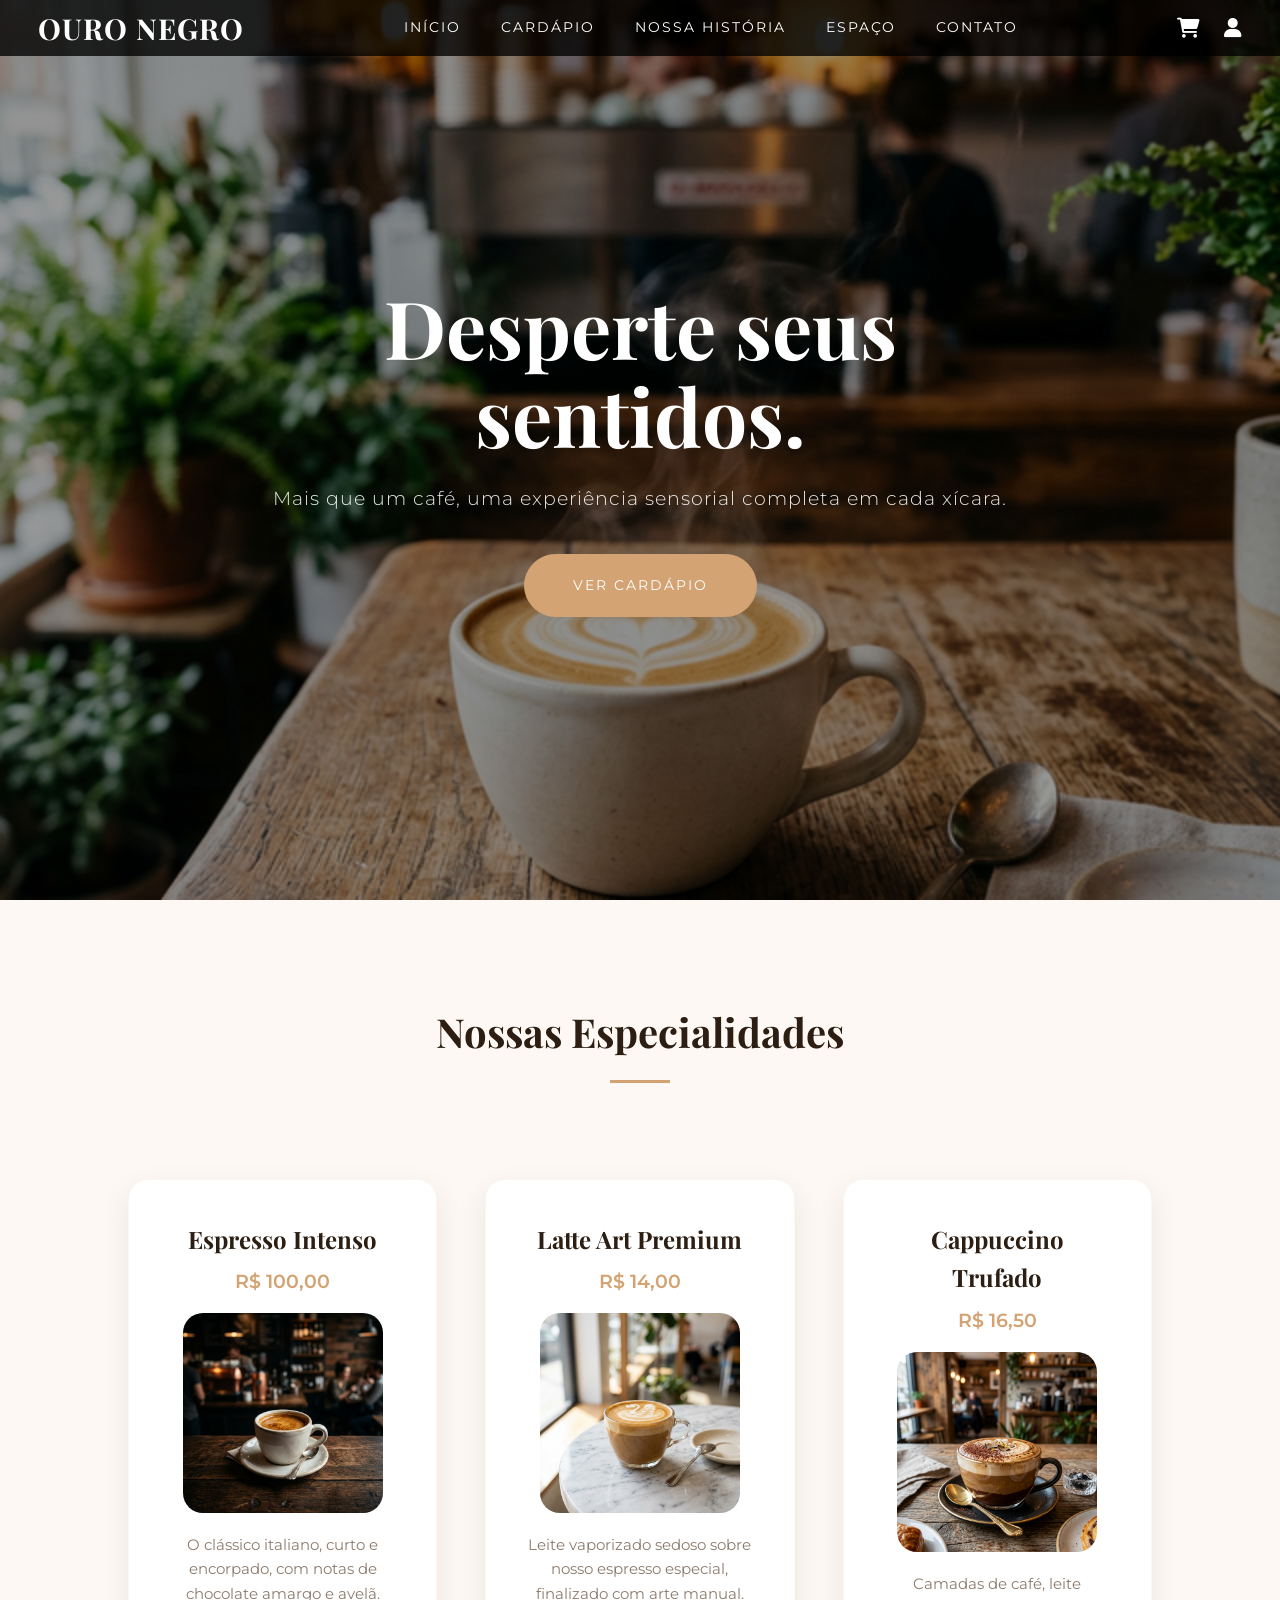
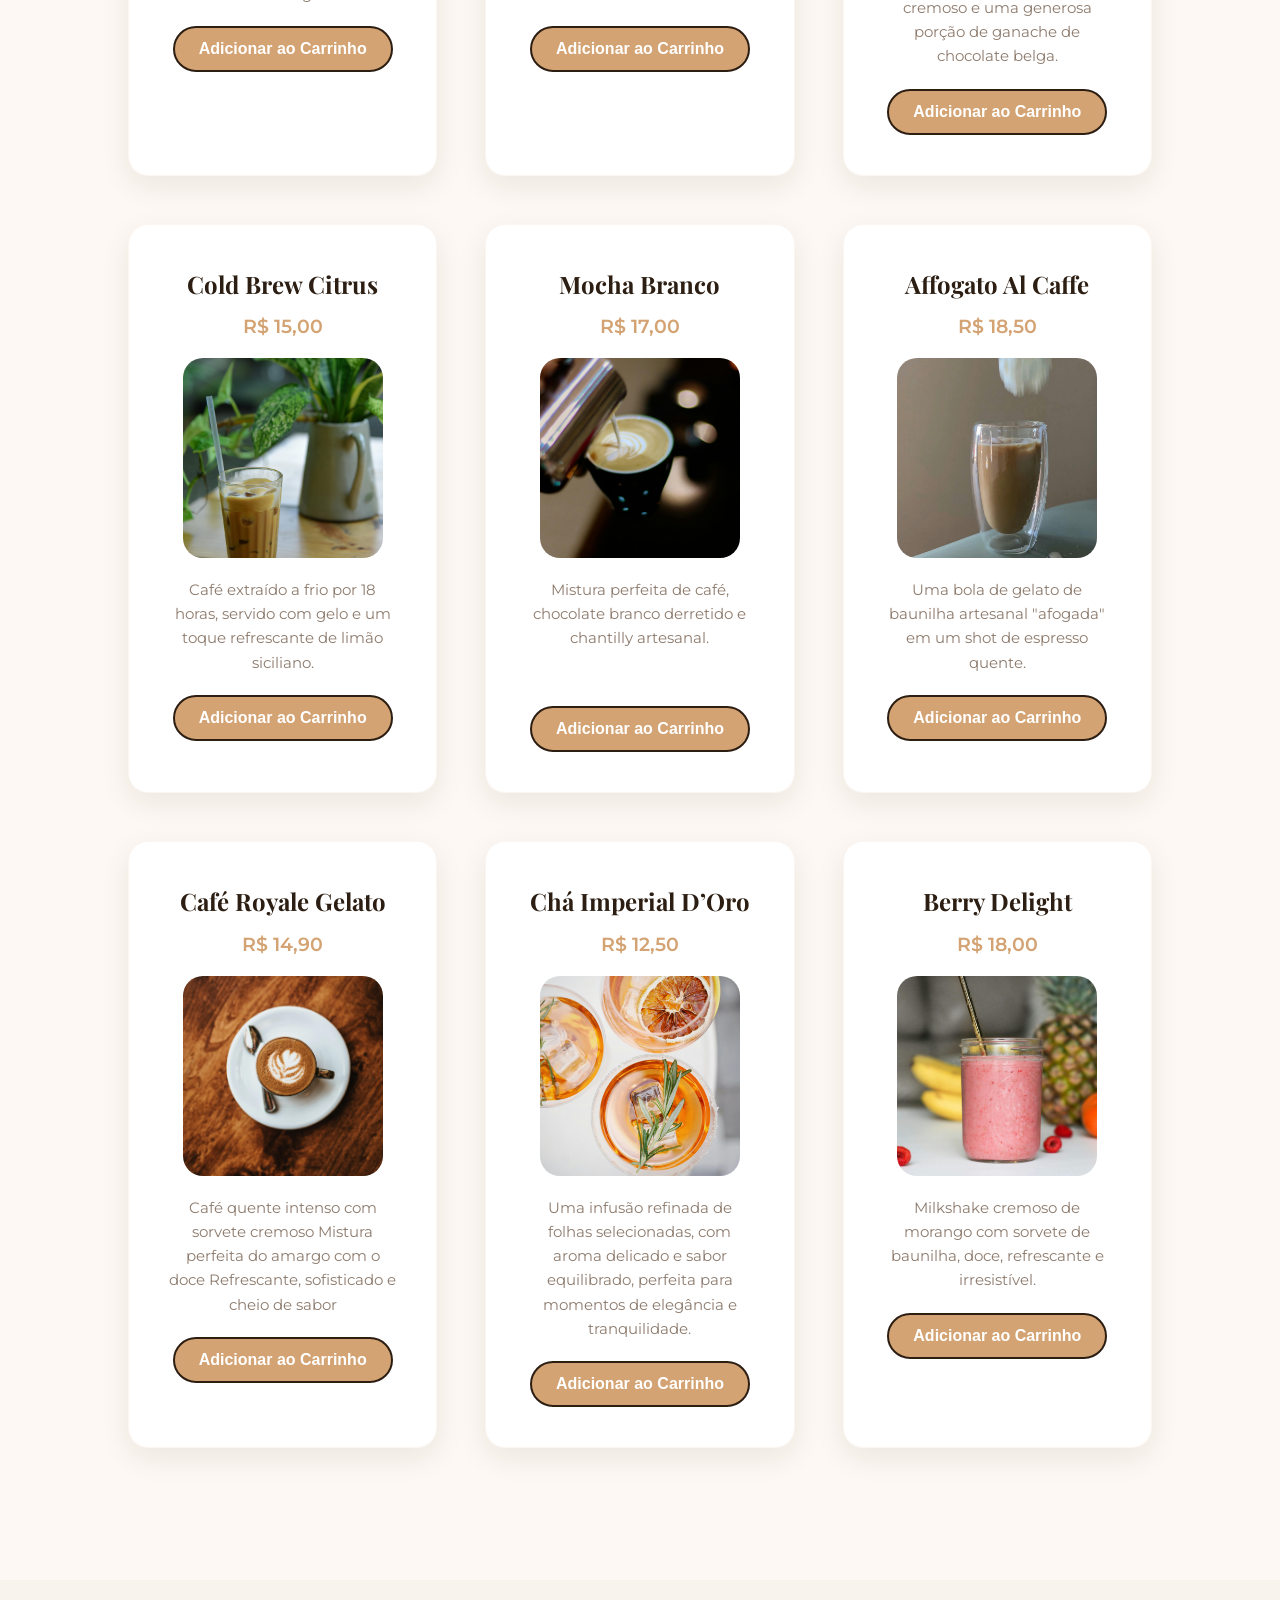
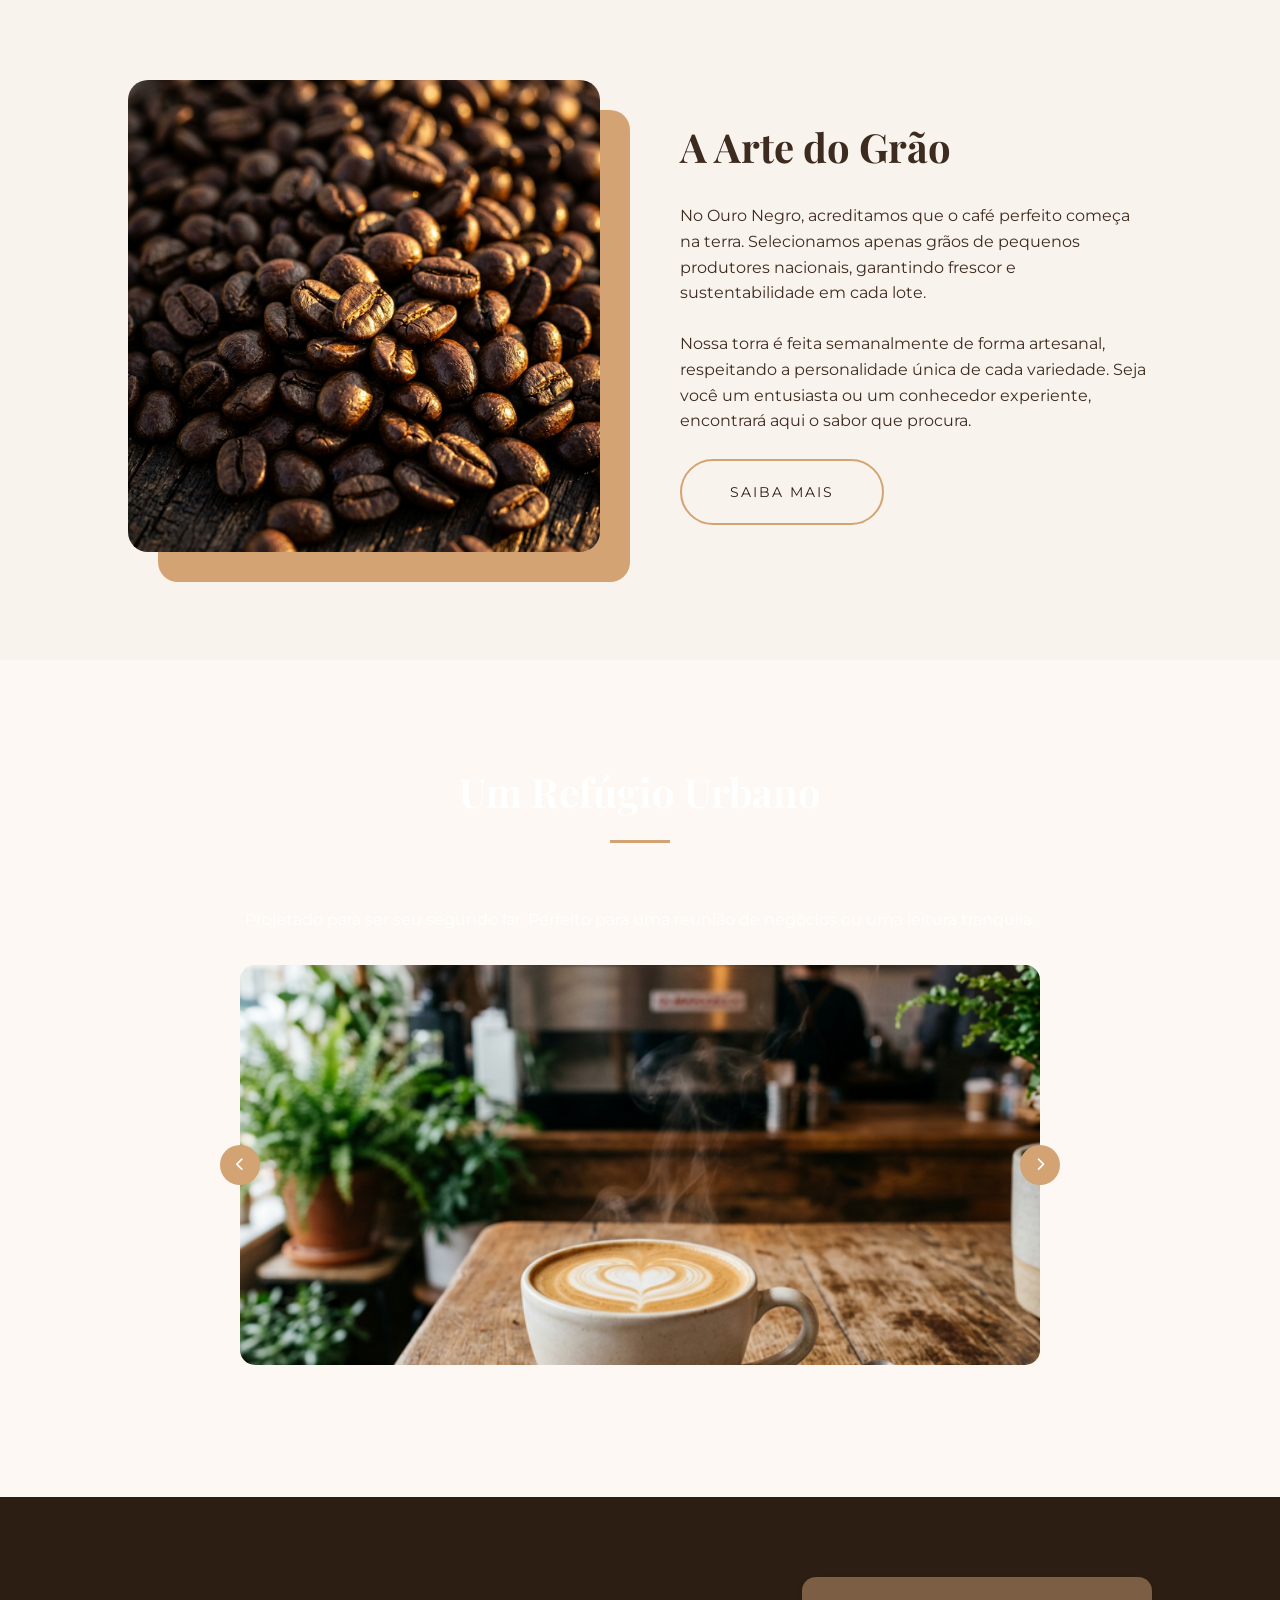
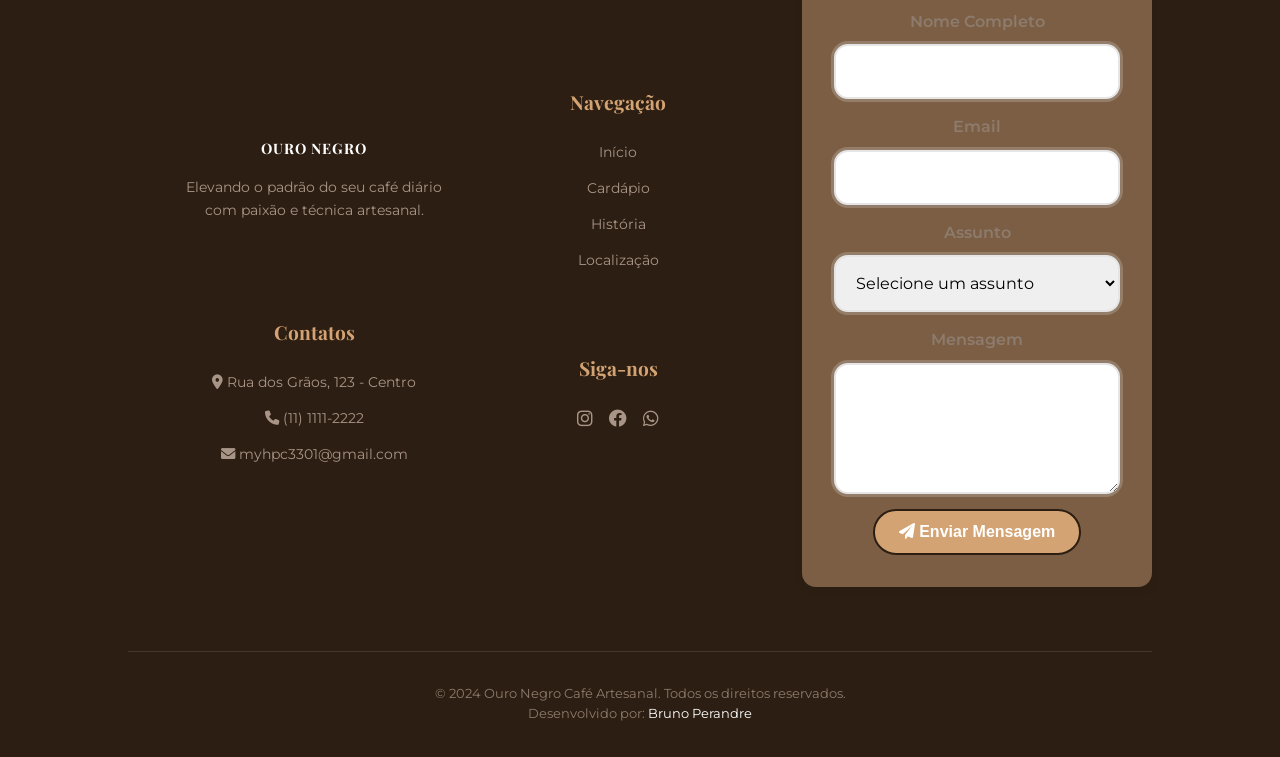
==== commit 7c1f3be9: "." ====
--- a/index.html
+++ b/index.html
@@ -47,7 +47,7 @@
         <a href="#home">Início</a>
         <a href="#menu">Cardápio</a>
         <a href="#about">Nossa História</a>
-        <a href="#interior">O Espaço</a>
+        <a href="#interior">Espaço</a>
         <a href="#contact">Contato</a>
       </div>
 
--- a/style.css
+++ b/style.css
@@ -1,16 +1,16 @@
 @import url("https://fonts.googleapis.com/css2?family=Montserrat:wght@300;400;600&family=Playfair+Display:ital,wght@0,400;0,700;1,400&display=swap");
 
 :root {
-  --primary: #000000;
-    --secondary: #1e293b;
-    --accent: #94a3b8;
-    --bg: #fcfcfc;
-    --text: #020617;
-    --text-light: #64748b;
+  --primary: #2c1e12;
+  --secondary: #7b5e43;
+  --accent: #d4a373;
+  --bg: #fdf8f3;
+  --text: #3d2b1f;
+  --text-light: #8d7b6d;
   --white: #ffffff;
   --glass: rgba(255, 255, 255, 0.85);
   --transition: all 0.4s cubic-bezier(0.4, 0, 0.2, 1);
-  --shadow: 0 10px 30px rgba(0, 0, 0, 0.08);
+  --shadow: 0 10px 30px rgba(44, 30, 18, 0.08);
 }
 
 * {
@@ -47,7 +47,7 @@
   position: fixed;
   top: 0;
   width: 100%;
-  padding: 1rem 1%;
+  padding: 0.3rem 3%;
   display: flex;
   justify-content: space-between;
   align-items: center;
@@ -61,7 +61,8 @@
   backdrop-filter: blur(10px);
   padding: 1rem 1%;
   box-shadow: var(--shadow);
-} 
+}
+
 .brand {
   font-size: 1.8rem;
   font-weight: 700;
@@ -317,7 +318,7 @@
   display: flex;
   align-items: center;
   gap: 5rem;
-  background: #f1f5f9;
+  background: #f9f3ee;
 }
 
 .about-img {
@@ -343,7 +344,7 @@
 /* Interior Section */
 .interior {
   background:
-    linear-gradient(rgba(0, 0, 0, 0.9), rgba(0, 0, 0, 0.9)),
+    linear-gradient(rgba(44, 30, 18, 0.9), rgba(44, 30, 18, 0.9)),
     url("beans.png");
   background-size: cover;
   background-attachment: fixed;
@@ -421,7 +422,7 @@
 
 .footer-col p,
 .footer-col a {
-  color: #64748b;
+  color: #a89587;
   text-decoration: none;
   font-size: 0.9rem;
   display: block;
@@ -438,12 +439,7 @@
   padding-top: 2rem;
   border-top: 1px solid rgba(255, 255, 255, 0.1);
   font-size: 0.8rem;
-  color: #64748b;
-  }
-  
-  .mission-item {
-    background: #fcfcfc;
-    border: 1px solid #e2e8f0;
+  color: #8d7b6d;
 }
 
 /* Animations */
@@ -721,7 +717,7 @@
   display: flex;
   align-items: center;
   gap: 1rem;
-  background: #f1f5f9;
+  background: #f9f3ee;
   padding: 0.5rem 1rem;
   border-radius: 50px;
 }
